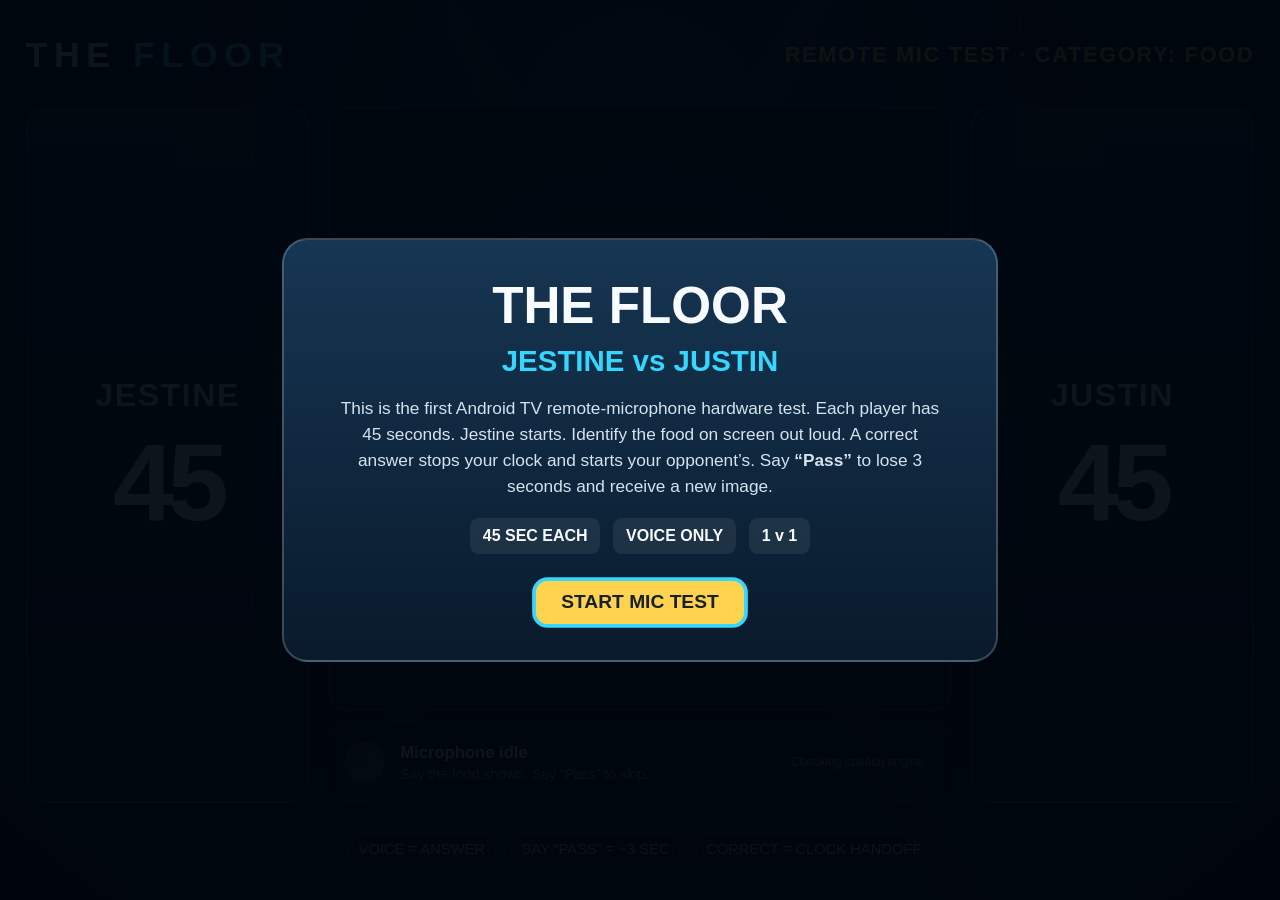
==== voice-test.html @ 06bb4f6b "Add Jestine vs Justin Android TV voice test page" ====
<!doctype html>
<html lang="en">
<head>
  <meta charset="utf-8">
  <meta name="viewport" content="width=device-width,initial-scale=1,maximum-scale=1,user-scalable=no">
  <title>The Floor TV — Remote Mic Test</title>
  <style>
    :root{--bg:#07111f;--panel:#0e223a;--cyan:#35d6ff;--gold:#ffd34d;--red:#ff4e68;--green:#50ee9c;--muted:#92a8bd;--white:#f7fbff}
    *{box-sizing:border-box}html,body{margin:0;min-height:100%;background:radial-gradient(circle at 50% 15%,#173a63 0,#07111f 48%,#02070e 100%);color:var(--white);font-family:Arial,Helvetica,sans-serif;overflow:hidden}
    body:before{content:"";position:fixed;inset:0;background:linear-gradient(120deg,transparent 0 44%,rgba(53,214,255,.06) 45% 46%,transparent 47% 100%),linear-gradient(60deg,transparent 0 52%,rgba(255,211,77,.05) 53% 54%,transparent 55% 100%);pointer-events:none}
    #app{width:100vw;height:100vh;display:flex;flex-direction:column;padding:2.2vh 2vw;gap:1.6vh}
    header{height:8vh;display:flex;align-items:center;justify-content:space-between;border-bottom:1px solid rgba(255,255,255,.14)}
    .brand{font-weight:900;letter-spacing:.18em;font-size:2.8vw}.brand span{color:var(--cyan)}
    .category{font-size:1.7vw;font-weight:800;color:var(--gold);text-transform:uppercase;letter-spacing:.08em}
    .arena{flex:1;min-height:0;display:grid;grid-template-columns:1fr 2.2fr 1fr;gap:1.4vw;align-items:stretch}
    .player{position:relative;background:linear-gradient(180deg,rgba(17,46,77,.95),rgba(6,18,32,.95));border:2px solid rgba(255,255,255,.16);border-radius:1.6vw;padding:2vh 1.2vw;display:flex;flex-direction:column;align-items:center;justify-content:center;overflow:hidden;transition:.18s ease}
    .player.active{border-color:var(--cyan);box-shadow:0 0 0 .25vw rgba(53,214,255,.18),inset 0 0 5vw rgba(53,214,255,.12);transform:scale(1.015)}
    .player.active:before{content:"YOUR TURN";position:absolute;top:1.4vh;padding:.5vh .9vw;border-radius:999px;background:var(--cyan);color:#02111c;font-size:1.05vw;font-weight:900;letter-spacing:.12em}
    .name{font-size:2.5vw;font-weight:900;text-transform:uppercase;letter-spacing:.05em;margin-bottom:2vh}.clock{font-variant-numeric:tabular-nums;font-size:8.6vw;line-height:.9;font-weight:900;letter-spacing:-.06em}.clock.danger{color:var(--red);animation:pulse .55s infinite alternate}
    .center{min-width:0;display:flex;flex-direction:column;gap:1.2vh}
    .stage{flex:1;min-height:0;background:#02070d;border:2px solid rgba(255,255,255,.2);border-radius:1.6vw;overflow:hidden;position:relative;display:flex;align-items:center;justify-content:center}
    .stage img{width:100%;height:100%;object-fit:contain;background:#fff}
    .stage .cover{position:absolute;inset:0;display:flex;align-items:center;justify-content:center;text-align:center;padding:3vw;background:radial-gradient(circle,#173d65,#061321 70%);font-size:3.5vw;font-weight:900;letter-spacing:.06em}
    .stage .flash{position:absolute;inset:0;display:flex;align-items:center;justify-content:center;font-size:5vw;font-weight:1000;letter-spacing:.08em;opacity:0;pointer-events:none}.flash.show{animation:flash .42s ease}.flash.correct{background:rgba(20,215,120,.88)}.flash.pass{background:rgba(255,173,35,.88)}
    .voicebar{height:9vh;background:rgba(5,20,35,.94);border:1px solid rgba(255,255,255,.16);border-radius:1vw;display:grid;grid-template-columns:auto 1fr auto;align-items:center;gap:1.2vw;padding:1vh 1.2vw}
    .mic{width:3.2vw;height:3.2vw;border-radius:50%;background:#3a4a59;box-shadow:0 0 0 .35vw rgba(255,255,255,.05)}.mic.live{background:var(--green);box-shadow:0 0 1.5vw rgba(80,238,156,.8);animation:pulse .55s infinite alternate}.mic.error{background:var(--red)}
    .listen{font-size:1.3vw;font-weight:800}.heard{font-size:1.1vw;color:var(--muted);margin-top:.3vh;white-space:nowrap;overflow:hidden;text-overflow:ellipsis}.native{font-size:.95vw;color:var(--muted);text-align:right}
    footer{height:7vh;display:flex;align-items:center;justify-content:center;gap:1.2vw;color:#c7d7e4;font-size:1.15vw}.pill{padding:.65vh .75vw;border:1px solid rgba(255,255,255,.18);border-radius:.6vw;background:rgba(255,255,255,.05)}
    button{font:inherit;border:0;border-radius:.9vw;padding:1.2vh 2vw;background:var(--gold);color:#17202b;font-weight:900;font-size:1.5vw;cursor:pointer;outline:none}button:focus{box-shadow:0 0 0 .3vw var(--cyan)}
    #overlay{position:fixed;inset:0;display:flex;align-items:center;justify-content:center;background:rgba(0,6,13,.94);z-index:20}.card{width:56vw;padding:4vh 4vw;text-align:center;background:linear-gradient(180deg,#163653,#091a2b);border:2px solid rgba(255,255,255,.2);border-radius:2vw}.card h1{font-size:4vw;margin:0 0 1vh}.card h2{font-size:2.3vw;color:var(--cyan);margin:.5vh 0 2vh}.card p{font-size:1.35vw;line-height:1.5;color:#d6e3ee}.card .rules{display:flex;justify-content:center;gap:1vw;margin:2vh 0 3vh}.card .rules span{background:rgba(255,255,255,.07);padding:1vh 1vw;border-radius:.7vw;font-weight:800}.winner{font-size:4vw;color:var(--gold);font-weight:1000;margin:1vh 0}
    @keyframes pulse{from{transform:scale(.96)}to{transform:scale(1.04)}}@keyframes flash{0%{opacity:0}20%{opacity:1}75%{opacity:1}100%{opacity:0}}
  </style>
</head>
<body>
<div id="app">
  <header><div class="brand">THE <span>FLOOR</span></div><div class="category">Remote Mic Test · Category: Food</div></header>
  <div class="arena">
    <section id="p0" class="player"><div class="name">Jestine</div><div id="c0" class="clock">45</div></section>
    <main class="center">
      <div class="stage"><div id="cover" class="cover">PRESS OK TO START<br>JESTINE GOES FIRST</div><img id="clue" alt="Food clue" hidden><div id="correctFlash" class="flash correct">CORRECT</div><div id="passFlash" class="flash pass">PASS −3</div></div>
      <div class="voicebar"><div id="mic" class="mic"></div><div><div id="voice" class="listen">Microphone idle</div><div id="heard" class="heard">Say the food shown. Say “Pass” to skip.</div></div><div id="native" class="native">Checking speech engine…</div></div>
    </main>
    <section id="p1" class="player"><div class="name">Justin</div><div id="c1" class="clock">45</div></section>
  </div>
  <footer><span class="pill">VOICE = ANSWER</span><span class="pill">SAY “PASS” = −3 SEC</span><span class="pill">CORRECT = CLOCK HANDOFF</span></footer>
</div>
<div id="overlay"><div class="card"><h1>THE FLOOR</h1><h2>JESTINE vs JUSTIN</h2><p>This is the first Android TV remote-microphone hardware test. Each player has 45 seconds. Jestine starts. Identify the food on screen out loud. A correct answer stops your clock and starts your opponent’s. Say <b>“Pass”</b> to lose 3 seconds and receive a new image.</p><div class="rules"><span>45 SEC EACH</span><span>VOICE ONLY</span><span>1 v 1</span></div><button id="start" autofocus>START MIC TEST</button></div></div>
<script>
(()=>{
'use strict';
const Q=[['assets/food/pizza.jpg',['pizza']],['assets/food/chicken-wings.jpg',['chicken wings','wings']],['assets/food/grapes.jpg',['grapes','grape']],['assets/food/cheese.jpg',['cheese']],['assets/food/sushi.jpg',['sushi']],['assets/food/steak.jpg',['steak']],['assets/food/burger.jpg',['burger','hamburger','cheeseburger']],['assets/food/croissant.jpg',['croissant']],['assets/food/mushroom.jpg',['mushroom','mushrooms']],['assets/food/sandwich.jpg',['sandwich']],['assets/food/eggs.jpg',['eggs','egg']],['assets/food/french-fries.jpg',['french fries','fries','chips']],['assets/food/avocado.jpg',['avocado']],['assets/food/banana.jpg',['banana']],['assets/food/pineapple.jpg',['pineapple']],['assets/food/coconut.jpg',['coconut']],['assets/food/tomato.jpg',['tomato']],['assets/food/onion.jpg',['onion']],['assets/food/potato.jpg',['potato']],['assets/food/baguette.jpg',['baguette','french bread']]];
const $=s=>document.querySelector(s);let clocks=[45,45],active=0,index=0,running=false,last=0,raf=0,locked=false,recognizer=null,audio=null;
const norm=s=>String(s||'').toLowerCase().replace(/[^a-z0-9 ]/g,' ').replace(/\s+/g,' ').trim();
const nativeBridge=()=>window.AndroidVoice&&typeof window.AndroidVoice.startListening==='function';
function tone(freq,dur=.08,type='sine',gain=.12){try{audio=audio||new (window.AudioContext||window.webkitAudioContext)();const o=audio.createOscillator(),g=audio.createGain();o.type=type;o.frequency.value=freq;g.gain.value=gain;o.connect(g);g.connect(audio.destination);o.start();g.gain.exponentialRampToValueAtTime(.001,audio.currentTime+dur);o.stop(audio.currentTime+dur)}catch(e){}}
function sfx(kind){if(kind==='correct'){tone(780,.08,'square');setTimeout(()=>tone(1040,.11,'square'),85)}else if(kind==='pass'){tone(220,.16,'sawtooth')}else if(kind==='start'){tone(440,.07,'square');setTimeout(()=>tone(660,.07,'square'),90);setTimeout(()=>tone(900,.12,'square'),180)}else if(kind==='win'){[523,659,784,1047].forEach((f,i)=>setTimeout(()=>tone(f,.18,'square',.09),i*120))}}
function render(){for(let i=0;i<2;i++){$('#c'+i).textContent=String(Math.max(0,Math.ceil(clocks[i])));$('#p'+i).classList.toggle('active',running&&i===active);$('#c'+i).classList.toggle('danger',clocks[i]<=10)}if(running){$('#cover').hidden=true;$('#clue').hidden=false;$('#clue').src=Q[index%Q.length][0]}}
function setVoice(msg,state=''){ $('#voice').textContent=msg;$('#mic').className='mic '+state }
function showFlash(which){const e=$(which);e.classList.remove('show');void e.offsetWidth;e.classList.add('show')}
function requestVoice(){if(!running||locked)return;if(nativeBridge()){setVoice('Listening to TV remote…','live');$('#native').textContent='Native Android speech';try{window.AndroidVoice.startListening()}catch(e){setVoice('Native speech start failed','error')}}else{startBrowserVoice()}}
function stopVoice(){if(nativeBridge()){try{window.AndroidVoice.stopListening()}catch(e){}}else if(recognizer){try{recognizer.abort()}catch(e){}}$('#mic').className='mic'}
function startBrowserVoice(){const SR=window.SpeechRecognition||window.webkitSpeechRecognition;if(!SR){setVoice('Speech recognition unavailable in this browser','error');$('#native').textContent='No native bridge';return}if(!recognizer){recognizer=new SR();recognizer.lang='en-AU';recognizer.interimResults=true;recognizer.continuous=false;recognizer.maxAlternatives=5;recognizer.onresult=e=>{let a=[];for(let i=e.resultIndex;i<e.results.length;i++)for(let j=0;j<e.results[i].length;j++)a.push(e.results[i][j].transcript);receiveSpeech(a,!e.results[e.results.length-1].isFinal)};recognizer.onend=()=>{if(running&&!locked)setTimeout(requestVoice,120)};recognizer.onerror=e=>{setVoice('Browser speech: '+e.error,'error');if(running&&!locked)setTimeout(requestVoice,350)}}try{recognizer.start();setVoice('Listening…','live');$('#native').textContent='Browser speech fallback'}catch(e){setTimeout(requestVoice,200)}}
function matches(alts,answers){const A=answers.map(norm);return alts.map(norm).some(t=>A.some(a=>t===a||(t.length>=3&&(t.includes(a)||a.includes(t)))))}
function receiveSpeech(alts,isPartial=false){if(!running||locked||!alts||!alts.length)return;const clean=alts.map(norm).filter(Boolean);if(!clean.length)return;$('#heard').textContent='HEARD: '+alts[0];if(clean.some(t=>t==='pass'||t.endsWith(' pass'))){doPass();return}if(matches(clean,Q[index%Q.length][1])){correct();return}if(!isPartial){setVoice('Not matched — keep talking','live');setTimeout(requestVoice,80)}}
window.floorNativeSpeech={onReady(){ $('#native').textContent='Native Android speech ready' },onPermission(granted){$('#native').textContent=granted?'Mic permission granted':'Mic permission required';if(granted&&running&&!locked)setTimeout(requestVoice,100);else if(!granted)setVoice('Allow microphone permission to play','error')},onPartial(results){receiveSpeech(results,true)},onResults(results){receiveSpeech(results,false)},onError(code,message){if(!running)return;$('#heard').textContent='Speech engine: '+message;if(code===9||code===2){setVoice(message,'error')}else{setVoice('Listening…','live');if(!locked)setTimeout(requestVoice,220)}}};
function correct(){if(locked||!running)return;locked=true;stopVoice();sfx('correct');showFlash('#correctFlash');setVoice('Correct! Clock handed over');setTimeout(()=>{index=(index+1)%Q.length;active=1-active;locked=false;render();requestVoice()},430)}
function doPass(){if(locked||!running)return;locked=true;stopVoice();clocks[active]=Math.max(0,clocks[active]-3);sfx('pass');showFlash('#passFlash');if(clocks[active]<=0){finish(1-active);return}index=(index+1)%Q.length;render();setVoice('Pass: 3 seconds deducted');setTimeout(()=>{locked=false;requestVoice()},380)}
function tick(t){if(!running)return;if(!last)last=t;const dt=Math.min(.1,(t-last)/1000);last=t;clocks[active]-=dt;if(clocks[active]<=0){clocks[active]=0;render();finish(1-active);return}render();raf=requestAnimationFrame(tick)}
function start(){audio=audio||new (window.AudioContext||window.webkitAudioContext)();$('#overlay').hidden=true;running=true;active=0;clocks=[45,45];index=0;last=0;locked=false;sfx('start');render();$('#heard').textContent='Say the food shown. Say “Pass” to skip.';if(nativeBridge()){ $('#native').textContent='Native bridge detected';try{window.AndroidVoice.prepare()}catch(e){} }else requestVoice();raf=requestAnimationFrame(tick)}
function finish(w){running=false;locked=true;cancelAnimationFrame(raf);stopVoice();sfx('win');render();const names=['JESTINE','JUSTIN'];$('#overlay').hidden=false;$('#overlay').innerHTML='<div class="card"><h2>DUEL COMPLETE</h2><div class="winner">'+names[w]+' WINS</div><p>'+names[1-w]+' ran out of time. Native microphone test complete.</p><button id="again" autofocus>PLAY AGAIN</button></div>';$('#again').addEventListener('click',()=>location.reload());$('#again').focus()}
$('#start').addEventListener('click',start);$('#start').focus();window.addEventListener('keydown',e=>{if((e.key==='Enter'||e.keyCode===23||e.keyCode===66)&&!running&&$('#start')){$('#start').click()}});render();
})();
</script>
</body>
</html>
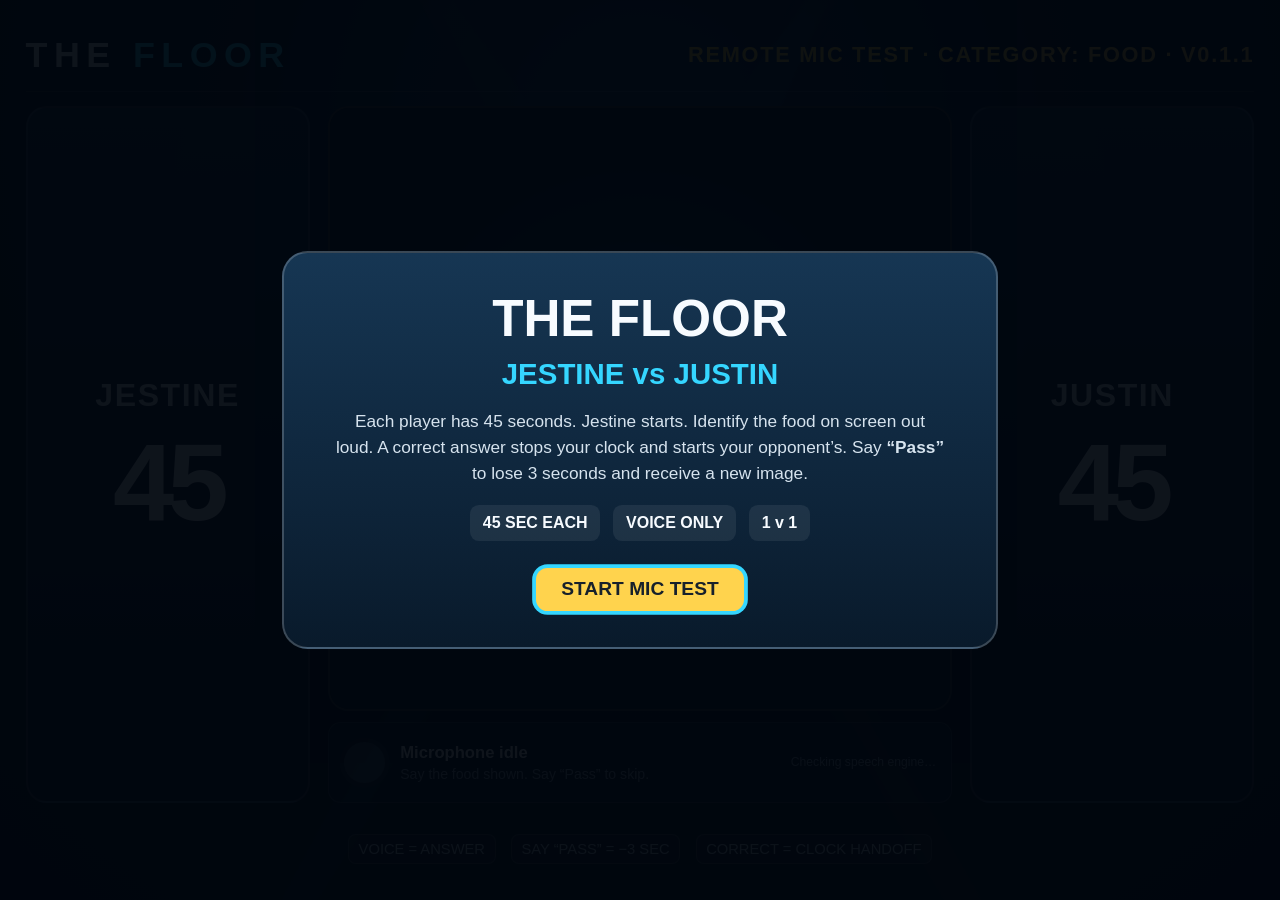
==== commit 5736a320: "Fix duel overlay and stabilize TV mic test" ====
--- a/voice-test.html
+++ b/voice-test.html
@@ -6,7 +6,7 @@
   <title>The Floor TV — Remote Mic Test</title>
   <style>
     :root{--bg:#07111f;--panel:#0e223a;--cyan:#35d6ff;--gold:#ffd34d;--red:#ff4e68;--green:#50ee9c;--muted:#92a8bd;--white:#f7fbff}
-    *{box-sizing:border-box}html,body{margin:0;min-height:100%;background:radial-gradient(circle at 50% 15%,#173a63 0,#07111f 48%,#02070e 100%);color:var(--white);font-family:Arial,Helvetica,sans-serif;overflow:hidden}
+    *{box-sizing:border-box}html,body{margin:0;width:100%;height:100%;background:radial-gradient(circle at 50% 15%,#173a63 0,#07111f 48%,#02070e 100%);color:var(--white);font-family:Arial,Helvetica,sans-serif;overflow:hidden}
     body:before{content:"";position:fixed;inset:0;background:linear-gradient(120deg,transparent 0 44%,rgba(53,214,255,.06) 45% 46%,transparent 47% 100%),linear-gradient(60deg,transparent 0 52%,rgba(255,211,77,.05) 53% 54%,transparent 55% 100%);pointer-events:none}
     #app{width:100vw;height:100vh;display:flex;flex-direction:column;padding:2.2vh 2vw;gap:1.6vh}
     header{height:8vh;display:flex;align-items:center;justify-content:space-between;border-bottom:1px solid rgba(255,255,255,.14)}
@@ -17,23 +17,21 @@
     .player.active{border-color:var(--cyan);box-shadow:0 0 0 .25vw rgba(53,214,255,.18),inset 0 0 5vw rgba(53,214,255,.12);transform:scale(1.015)}
     .player.active:before{content:"YOUR TURN";position:absolute;top:1.4vh;padding:.5vh .9vw;border-radius:999px;background:var(--cyan);color:#02111c;font-size:1.05vw;font-weight:900;letter-spacing:.12em}
     .name{font-size:2.5vw;font-weight:900;text-transform:uppercase;letter-spacing:.05em;margin-bottom:2vh}.clock{font-variant-numeric:tabular-nums;font-size:8.6vw;line-height:.9;font-weight:900;letter-spacing:-.06em}.clock.danger{color:var(--red);animation:pulse .55s infinite alternate}
-    .center{min-width:0;display:flex;flex-direction:column;gap:1.2vh}
-    .stage{flex:1;min-height:0;background:#02070d;border:2px solid rgba(255,255,255,.2);border-radius:1.6vw;overflow:hidden;position:relative;display:flex;align-items:center;justify-content:center}
-    .stage img{width:100%;height:100%;object-fit:contain;background:#fff}
-    .stage .cover{position:absolute;inset:0;display:flex;align-items:center;justify-content:center;text-align:center;padding:3vw;background:radial-gradient(circle,#173d65,#061321 70%);font-size:3.5vw;font-weight:900;letter-spacing:.06em}
+    .center{min-width:0;display:flex;flex-direction:column;gap:1.2vh}.stage{flex:1;min-height:0;background:#02070d;border:2px solid rgba(255,255,255,.2);border-radius:1.6vw;overflow:hidden;position:relative;display:flex;align-items:center;justify-content:center}
+    .stage img{width:100%;height:100%;object-fit:contain;background:#fff}.stage .cover{position:absolute;inset:0;display:flex;align-items:center;justify-content:center;text-align:center;padding:3vw;background:radial-gradient(circle,#173d65,#061321 70%);font-size:3.5vw;font-weight:900;letter-spacing:.06em}
     .stage .flash{position:absolute;inset:0;display:flex;align-items:center;justify-content:center;font-size:5vw;font-weight:1000;letter-spacing:.08em;opacity:0;pointer-events:none}.flash.show{animation:flash .42s ease}.flash.correct{background:rgba(20,215,120,.88)}.flash.pass{background:rgba(255,173,35,.88)}
-    .voicebar{height:9vh;background:rgba(5,20,35,.94);border:1px solid rgba(255,255,255,.16);border-radius:1vw;display:grid;grid-template-columns:auto 1fr auto;align-items:center;gap:1.2vw;padding:1vh 1.2vw}
-    .mic{width:3.2vw;height:3.2vw;border-radius:50%;background:#3a4a59;box-shadow:0 0 0 .35vw rgba(255,255,255,.05)}.mic.live{background:var(--green);box-shadow:0 0 1.5vw rgba(80,238,156,.8);animation:pulse .55s infinite alternate}.mic.error{background:var(--red)}
+    .voicebar{height:9vh;background:rgba(5,20,35,.94);border:1px solid rgba(255,255,255,.16);border-radius:1vw;display:grid;grid-template-columns:auto 1fr auto;align-items:center;gap:1.2vw;padding:1vh 1.2vw}.mic{width:3.2vw;height:3.2vw;border-radius:50%;background:#3a4a59;box-shadow:0 0 0 .35vw rgba(255,255,255,.05)}.mic.live{background:var(--green);box-shadow:0 0 1.5vw rgba(80,238,156,.8);animation:pulse .55s infinite alternate}.mic.error{background:var(--red)}
     .listen{font-size:1.3vw;font-weight:800}.heard{font-size:1.1vw;color:var(--muted);margin-top:.3vh;white-space:nowrap;overflow:hidden;text-overflow:ellipsis}.native{font-size:.95vw;color:var(--muted);text-align:right}
     footer{height:7vh;display:flex;align-items:center;justify-content:center;gap:1.2vw;color:#c7d7e4;font-size:1.15vw}.pill{padding:.65vh .75vw;border:1px solid rgba(255,255,255,.18);border-radius:.6vw;background:rgba(255,255,255,.05)}
     button{font:inherit;border:0;border-radius:.9vw;padding:1.2vh 2vw;background:var(--gold);color:#17202b;font-weight:900;font-size:1.5vw;cursor:pointer;outline:none}button:focus{box-shadow:0 0 0 .3vw var(--cyan)}
-    #overlay{position:fixed;inset:0;display:flex;align-items:center;justify-content:center;background:rgba(0,6,13,.94);z-index:20}.card{width:56vw;padding:4vh 4vw;text-align:center;background:linear-gradient(180deg,#163653,#091a2b);border:2px solid rgba(255,255,255,.2);border-radius:2vw}.card h1{font-size:4vw;margin:0 0 1vh}.card h2{font-size:2.3vw;color:var(--cyan);margin:.5vh 0 2vh}.card p{font-size:1.35vw;line-height:1.5;color:#d6e3ee}.card .rules{display:flex;justify-content:center;gap:1vw;margin:2vh 0 3vh}.card .rules span{background:rgba(255,255,255,.07);padding:1vh 1vw;border-radius:.7vw;font-weight:800}.winner{font-size:4vw;color:var(--gold);font-weight:1000;margin:1vh 0}
+    #overlay{position:fixed;inset:0;display:flex;align-items:center;justify-content:center;background:rgba(0,6,13,.94);z-index:20}#overlay[hidden]{display:none!important}
+    .card{width:56vw;padding:4vh 4vw;text-align:center;background:linear-gradient(180deg,#163653,#091a2b);border:2px solid rgba(255,255,255,.2);border-radius:2vw}.card h1{font-size:4vw;margin:0 0 1vh}.card h2{font-size:2.3vw;color:var(--cyan);margin:.5vh 0 2vh}.card p{font-size:1.35vw;line-height:1.5;color:#d6e3ee}.card .rules{display:flex;justify-content:center;gap:1vw;margin:2vh 0 3vh}.card .rules span{background:rgba(255,255,255,.07);padding:1vh 1vw;border-radius:.7vw;font-weight:800}.winner{font-size:4vw;color:var(--gold);font-weight:1000;margin:1vh 0}
     @keyframes pulse{from{transform:scale(.96)}to{transform:scale(1.04)}}@keyframes flash{0%{opacity:0}20%{opacity:1}75%{opacity:1}100%{opacity:0}}
   </style>
 </head>
 <body>
 <div id="app">
-  <header><div class="brand">THE <span>FLOOR</span></div><div class="category">Remote Mic Test · Category: Food</div></header>
+  <header><div class="brand">THE <span>FLOOR</span></div><div class="category">Remote Mic Test · Category: Food · v0.1.1</div></header>
   <div class="arena">
     <section id="p0" class="player"><div class="name">Jestine</div><div id="c0" class="clock">45</div></section>
     <main class="center">
@@ -44,12 +42,12 @@
   </div>
   <footer><span class="pill">VOICE = ANSWER</span><span class="pill">SAY “PASS” = −3 SEC</span><span class="pill">CORRECT = CLOCK HANDOFF</span></footer>
 </div>
-<div id="overlay"><div class="card"><h1>THE FLOOR</h1><h2>JESTINE vs JUSTIN</h2><p>This is the first Android TV remote-microphone hardware test. Each player has 45 seconds. Jestine starts. Identify the food on screen out loud. A correct answer stops your clock and starts your opponent’s. Say <b>“Pass”</b> to lose 3 seconds and receive a new image.</p><div class="rules"><span>45 SEC EACH</span><span>VOICE ONLY</span><span>1 v 1</span></div><button id="start" autofocus>START MIC TEST</button></div></div>
+<div id="overlay"><div class="card"><h1>THE FLOOR</h1><h2>JESTINE vs JUSTIN</h2><p>Each player has 45 seconds. Jestine starts. Identify the food on screen out loud. A correct answer stops your clock and starts your opponent’s. Say <b>“Pass”</b> to lose 3 seconds and receive a new image.</p><div class="rules"><span>45 SEC EACH</span><span>VOICE ONLY</span><span>1 v 1</span></div><button id="start" autofocus>START MIC TEST</button></div></div>
 <script>
 (()=>{
 'use strict';
 const Q=[['assets/food/pizza.jpg',['pizza']],['assets/food/chicken-wings.jpg',['chicken wings','wings']],['assets/food/grapes.jpg',['grapes','grape']],['assets/food/cheese.jpg',['cheese']],['assets/food/sushi.jpg',['sushi']],['assets/food/steak.jpg',['steak']],['assets/food/burger.jpg',['burger','hamburger','cheeseburger']],['assets/food/croissant.jpg',['croissant']],['assets/food/mushroom.jpg',['mushroom','mushrooms']],['assets/food/sandwich.jpg',['sandwich']],['assets/food/eggs.jpg',['eggs','egg']],['assets/food/french-fries.jpg',['french fries','fries','chips']],['assets/food/avocado.jpg',['avocado']],['assets/food/banana.jpg',['banana']],['assets/food/pineapple.jpg',['pineapple']],['assets/food/coconut.jpg',['coconut']],['assets/food/tomato.jpg',['tomato']],['assets/food/onion.jpg',['onion']],['assets/food/potato.jpg',['potato']],['assets/food/baguette.jpg',['baguette','french bread']]];
-const $=s=>document.querySelector(s);let clocks=[45,45],active=0,index=0,running=false,last=0,raf=0,locked=false,recognizer=null,audio=null;
+const $=s=>document.querySelector(s);let clocks=[45,45],active=0,index=0,running=false,last=0,raf=0,locked=false,recognizer=null,audio=null,restartTimer=0;
 const norm=s=>String(s||'').toLowerCase().replace(/[^a-z0-9 ]/g,' ').replace(/\s+/g,' ').trim();
 const nativeBridge=()=>window.AndroidVoice&&typeof window.AndroidVoice.startListening==='function';
 function tone(freq,dur=.08,type='sine',gain=.12){try{audio=audio||new (window.AudioContext||window.webkitAudioContext)();const o=audio.createOscillator(),g=audio.createGain();o.type=type;o.frequency.value=freq;g.gain.value=gain;o.connect(g);g.connect(audio.destination);o.start();g.gain.exponentialRampToValueAtTime(.001,audio.currentTime+dur);o.stop(audio.currentTime+dur)}catch(e){}}
@@ -57,19 +55,26 @@
 function render(){for(let i=0;i<2;i++){$('#c'+i).textContent=String(Math.max(0,Math.ceil(clocks[i])));$('#p'+i).classList.toggle('active',running&&i===active);$('#c'+i).classList.toggle('danger',clocks[i]<=10)}if(running){$('#cover').hidden=true;$('#clue').hidden=false;$('#clue').src=Q[index%Q.length][0]}}
 function setVoice(msg,state=''){ $('#voice').textContent=msg;$('#mic').className='mic '+state }
 function showFlash(which){const e=$(which);e.classList.remove('show');void e.offsetWidth;e.classList.add('show')}
-function requestVoice(){if(!running||locked)return;if(nativeBridge()){setVoice('Listening to TV remote…','live');$('#native').textContent='Native Android speech';try{window.AndroidVoice.startListening()}catch(e){setVoice('Native speech start failed','error')}}else{startBrowserVoice()}}
-function stopVoice(){if(nativeBridge()){try{window.AndroidVoice.stopListening()}catch(e){}}else if(recognizer){try{recognizer.abort()}catch(e){}}$('#mic').className='mic'}
-function startBrowserVoice(){const SR=window.SpeechRecognition||window.webkitSpeechRecognition;if(!SR){setVoice('Speech recognition unavailable in this browser','error');$('#native').textContent='No native bridge';return}if(!recognizer){recognizer=new SR();recognizer.lang='en-AU';recognizer.interimResults=true;recognizer.continuous=false;recognizer.maxAlternatives=5;recognizer.onresult=e=>{let a=[];for(let i=e.resultIndex;i<e.results.length;i++)for(let j=0;j<e.results[i].length;j++)a.push(e.results[i][j].transcript);receiveSpeech(a,!e.results[e.results.length-1].isFinal)};recognizer.onend=()=>{if(running&&!locked)setTimeout(requestVoice,120)};recognizer.onerror=e=>{setVoice('Browser speech: '+e.error,'error');if(running&&!locked)setTimeout(requestVoice,350)}}try{recognizer.start();setVoice('Listening…','live');$('#native').textContent='Browser speech fallback'}catch(e){setTimeout(requestVoice,200)}}
+function scheduleVoice(ms=300){clearTimeout(restartTimer);if(running&&!locked)restartTimer=setTimeout(requestVoice,ms)}
+function requestVoice(){if(!running||locked)return;if(nativeBridge()){setVoice('Listening to TV remote…','live');$('#native').textContent='Native Android speech';try{window.AndroidVoice.startListening()}catch(e){setVoice('Native speech start failed','error');scheduleVoice(500)}}else startBrowserVoice()}
+function stopVoice(){clearTimeout(restartTimer);if(nativeBridge()){try{window.AndroidVoice.stopListening()}catch(e){}}else if(recognizer){try{recognizer.abort()}catch(e){}}$('#mic').className='mic'}
+function startBrowserVoice(){const SR=window.SpeechRecognition||window.webkitSpeechRecognition;if(!SR){setVoice('Speech recognition unavailable in this browser','error');$('#native').textContent='No native bridge';return}if(!recognizer){recognizer=new SR();recognizer.lang='en-AU';recognizer.interimResults=true;recognizer.continuous=false;recognizer.maxAlternatives=5;recognizer.onresult=e=>{let a=[];for(let i=e.resultIndex;i<e.results.length;i++)for(let j=0;j<e.results[i].length;j++)a.push(e.results[i][j].transcript);receiveSpeech(a,!e.results[e.results.length-1].isFinal)};recognizer.onend=()=>scheduleVoice(300);recognizer.onerror=e=>{setVoice('Browser speech: '+e.error,'error');scheduleVoice(500)}}try{recognizer.start();setVoice('Listening…','live');$('#native').textContent='Browser speech fallback'}catch(e){scheduleVoice(450)}}
 function matches(alts,answers){const A=answers.map(norm);return alts.map(norm).some(t=>A.some(a=>t===a||(t.length>=3&&(t.includes(a)||a.includes(t)))))}
-function receiveSpeech(alts,isPartial=false){if(!running||locked||!alts||!alts.length)return;const clean=alts.map(norm).filter(Boolean);if(!clean.length)return;$('#heard').textContent='HEARD: '+alts[0];if(clean.some(t=>t==='pass'||t.endsWith(' pass'))){doPass();return}if(matches(clean,Q[index%Q.length][1])){correct();return}if(!isPartial){setVoice('Not matched — keep talking','live');setTimeout(requestVoice,80)}}
-window.floorNativeSpeech={onReady(){ $('#native').textContent='Native Android speech ready' },onPermission(granted){$('#native').textContent=granted?'Mic permission granted':'Mic permission required';if(granted&&running&&!locked)setTimeout(requestVoice,100);else if(!granted)setVoice('Allow microphone permission to play','error')},onPartial(results){receiveSpeech(results,true)},onResults(results){receiveSpeech(results,false)},onError(code,message){if(!running)return;$('#heard').textContent='Speech engine: '+message;if(code===9||code===2){setVoice(message,'error')}else{setVoice('Listening…','live');if(!locked)setTimeout(requestVoice,220)}}};
-function correct(){if(locked||!running)return;locked=true;stopVoice();sfx('correct');showFlash('#correctFlash');setVoice('Correct! Clock handed over');setTimeout(()=>{index=(index+1)%Q.length;active=1-active;locked=false;render();requestVoice()},430)}
-function doPass(){if(locked||!running)return;locked=true;stopVoice();clocks[active]=Math.max(0,clocks[active]-3);sfx('pass');showFlash('#passFlash');if(clocks[active]<=0){finish(1-active);return}index=(index+1)%Q.length;render();setVoice('Pass: 3 seconds deducted');setTimeout(()=>{locked=false;requestVoice()},380)}
+function receiveSpeech(alts,isPartial=false){if(!running||locked||!alts||!alts.length)return;const clean=alts.map(norm).filter(Boolean);if(!clean.length)return;$('#heard').textContent='HEARD: '+alts[0];if(clean.some(t=>t==='pass'||t.endsWith(' pass'))){doPass();return}if(matches(clean,Q[index%Q.length][1])){correct();return}if(!isPartial){setVoice('Not matched — keep talking','live');scheduleVoice(300)}}
+window.floorNativeSpeech={
+  onReady(){ $('#native').textContent='Native Android speech ready' },
+  onPermission(granted){$('#native').textContent=granted?'Mic permission granted':'Mic permission required';if(granted) scheduleVoice(250);else setVoice('Allow microphone permission to play','error')},
+  onPartial(results){receiveSpeech(results,true)},
+  onResults(results){receiveSpeech(results,false)},
+  onError(code,message){if(!running)return;$('#heard').textContent='Speech engine: '+message;if(code===9||code===99){setVoice(message,'error');return}if(code===8){setVoice('Mic busy — reconnecting…','live');scheduleVoice(650);return}if(code===6||code===7){setVoice('Listening…','live');scheduleVoice(300);return}setVoice('Reconnecting microphone…','live');scheduleVoice(450)}
+};
+function correct(){if(locked||!running)return;locked=true;stopVoice();sfx('correct');showFlash('#correctFlash');setVoice('Correct! Clock handed over');setTimeout(()=>{index=(index+1)%Q.length;active=1-active;locked=false;render();scheduleVoice(250)},430)}
+function doPass(){if(locked||!running)return;locked=true;stopVoice();clocks[active]=Math.max(0,clocks[active]-3);sfx('pass');showFlash('#passFlash');if(clocks[active]<=0){finish(1-active);return}index=(index+1)%Q.length;render();setVoice('Pass: 3 seconds deducted');setTimeout(()=>{locked=false;scheduleVoice(250)},380)}
 function tick(t){if(!running)return;if(!last)last=t;const dt=Math.min(.1,(t-last)/1000);last=t;clocks[active]-=dt;if(clocks[active]<=0){clocks[active]=0;render();finish(1-active);return}render();raf=requestAnimationFrame(tick)}
-function start(){audio=audio||new (window.AudioContext||window.webkitAudioContext)();$('#overlay').hidden=true;running=true;active=0;clocks=[45,45];index=0;last=0;locked=false;sfx('start');render();$('#heard').textContent='Say the food shown. Say “Pass” to skip.';if(nativeBridge()){ $('#native').textContent='Native bridge detected';try{window.AndroidVoice.prepare()}catch(e){} }else requestVoice();raf=requestAnimationFrame(tick)}
-function finish(w){running=false;locked=true;cancelAnimationFrame(raf);stopVoice();sfx('win');render();const names=['JESTINE','JUSTIN'];$('#overlay').hidden=false;$('#overlay').innerHTML='<div class="card"><h2>DUEL COMPLETE</h2><div class="winner">'+names[w]+' WINS</div><p>'+names[1-w]+' ran out of time. Native microphone test complete.</p><button id="again" autofocus>PLAY AGAIN</button></div>';$('#again').addEventListener('click',()=>location.reload());$('#again').focus()}
+function start(){try{audio=audio||new (window.AudioContext||window.webkitAudioContext)()}catch(e){}const overlay=$('#overlay');overlay.hidden=true;overlay.style.display='none';running=true;active=0;clocks=[45,45];index=0;last=0;locked=false;sfx('start');render();$('#heard').textContent='Say the food shown. Say “Pass” to skip.';if(nativeBridge()){ $('#native').textContent='Native bridge detected';try{window.AndroidVoice.prepare()}catch(e){scheduleVoice(400)} }else requestVoice();raf=requestAnimationFrame(tick)}
+function finish(w){running=false;locked=true;cancelAnimationFrame(raf);stopVoice();sfx('win');render();const names=['JESTINE','JUSTIN'],overlay=$('#overlay');overlay.hidden=false;overlay.style.display='flex';overlay.innerHTML='<div class="card"><h2>DUEL COMPLETE</h2><div class="winner">'+names[w]+' WINS</div><p>'+names[1-w]+' ran out of time. Native microphone test complete.</p><button id="again" autofocus>PLAY AGAIN</button></div>';$('#again').addEventListener('click',()=>location.reload());$('#again').focus()}
 $('#start').addEventListener('click',start);$('#start').focus();window.addEventListener('keydown',e=>{if((e.key==='Enter'||e.keyCode===23||e.keyCode===66)&&!running&&$('#start')){$('#start').click()}});render();
 })();
 </script>
 </body>
-</html>
+</html>
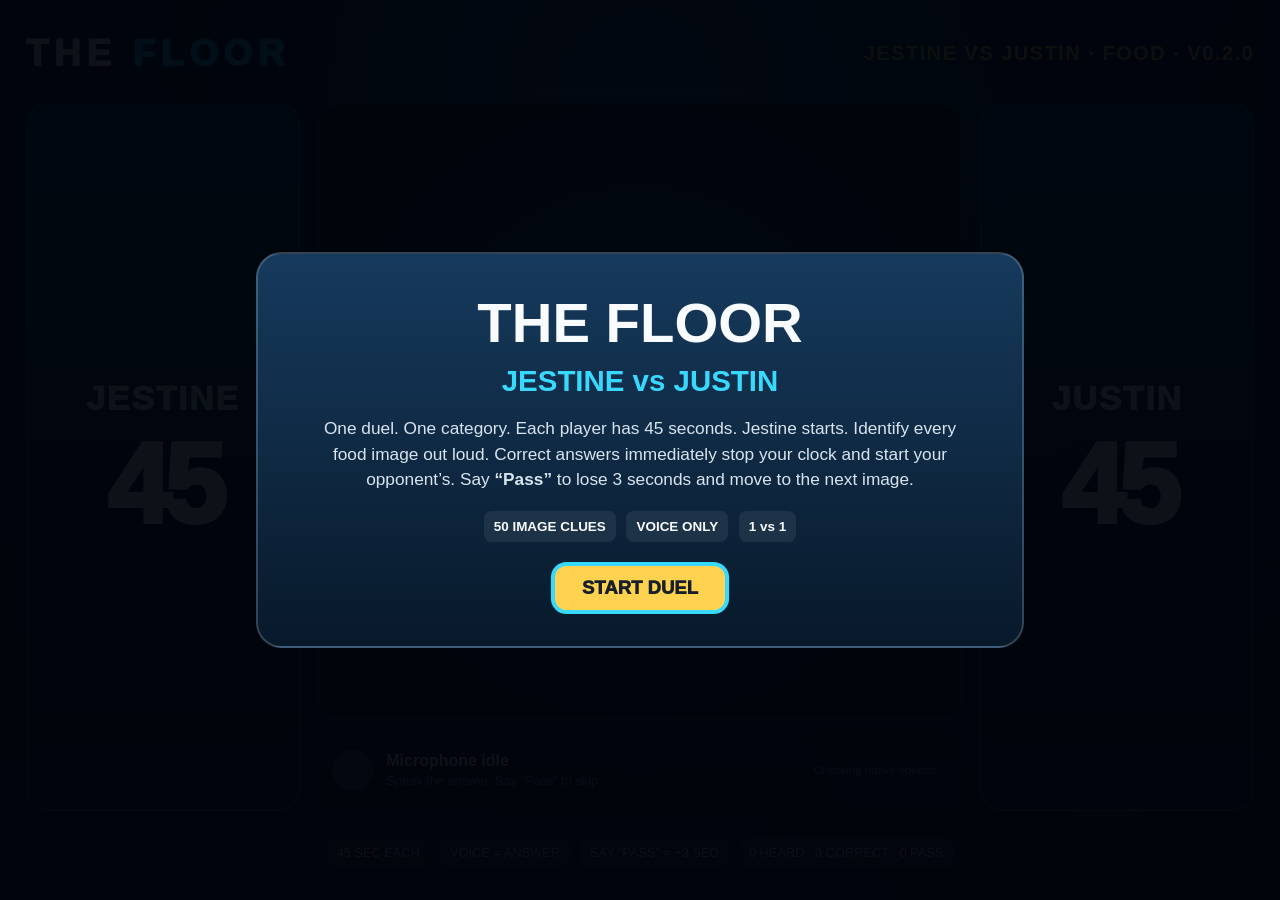
==== commit f0f1ddb8: "Expand Jestine vs Justin single duel test" ====
--- a/voice-test.html
+++ b/voice-test.html
@@ -1,79 +1,84 @@
 <!doctype html>
 <html lang="en">
 <head>
-  <meta charset="utf-8">
-  <meta name="viewport" content="width=device-width,initial-scale=1,maximum-scale=1,user-scalable=no">
-  <title>The Floor TV — Remote Mic Test</title>
-  <style>
-    :root{--bg:#07111f;--panel:#0e223a;--cyan:#35d6ff;--gold:#ffd34d;--red:#ff4e68;--green:#50ee9c;--muted:#92a8bd;--white:#f7fbff}
-    *{box-sizing:border-box}html,body{margin:0;width:100%;height:100%;background:radial-gradient(circle at 50% 15%,#173a63 0,#07111f 48%,#02070e 100%);color:var(--white);font-family:Arial,Helvetica,sans-serif;overflow:hidden}
-    body:before{content:"";position:fixed;inset:0;background:linear-gradient(120deg,transparent 0 44%,rgba(53,214,255,.06) 45% 46%,transparent 47% 100%),linear-gradient(60deg,transparent 0 52%,rgba(255,211,77,.05) 53% 54%,transparent 55% 100%);pointer-events:none}
-    #app{width:100vw;height:100vh;display:flex;flex-direction:column;padding:2.2vh 2vw;gap:1.6vh}
-    header{height:8vh;display:flex;align-items:center;justify-content:space-between;border-bottom:1px solid rgba(255,255,255,.14)}
-    .brand{font-weight:900;letter-spacing:.18em;font-size:2.8vw}.brand span{color:var(--cyan)}
-    .category{font-size:1.7vw;font-weight:800;color:var(--gold);text-transform:uppercase;letter-spacing:.08em}
-    .arena{flex:1;min-height:0;display:grid;grid-template-columns:1fr 2.2fr 1fr;gap:1.4vw;align-items:stretch}
-    .player{position:relative;background:linear-gradient(180deg,rgba(17,46,77,.95),rgba(6,18,32,.95));border:2px solid rgba(255,255,255,.16);border-radius:1.6vw;padding:2vh 1.2vw;display:flex;flex-direction:column;align-items:center;justify-content:center;overflow:hidden;transition:.18s ease}
-    .player.active{border-color:var(--cyan);box-shadow:0 0 0 .25vw rgba(53,214,255,.18),inset 0 0 5vw rgba(53,214,255,.12);transform:scale(1.015)}
-    .player.active:before{content:"YOUR TURN";position:absolute;top:1.4vh;padding:.5vh .9vw;border-radius:999px;background:var(--cyan);color:#02111c;font-size:1.05vw;font-weight:900;letter-spacing:.12em}
-    .name{font-size:2.5vw;font-weight:900;text-transform:uppercase;letter-spacing:.05em;margin-bottom:2vh}.clock{font-variant-numeric:tabular-nums;font-size:8.6vw;line-height:.9;font-weight:900;letter-spacing:-.06em}.clock.danger{color:var(--red);animation:pulse .55s infinite alternate}
-    .center{min-width:0;display:flex;flex-direction:column;gap:1.2vh}.stage{flex:1;min-height:0;background:#02070d;border:2px solid rgba(255,255,255,.2);border-radius:1.6vw;overflow:hidden;position:relative;display:flex;align-items:center;justify-content:center}
-    .stage img{width:100%;height:100%;object-fit:contain;background:#fff}.stage .cover{position:absolute;inset:0;display:flex;align-items:center;justify-content:center;text-align:center;padding:3vw;background:radial-gradient(circle,#173d65,#061321 70%);font-size:3.5vw;font-weight:900;letter-spacing:.06em}
-    .stage .flash{position:absolute;inset:0;display:flex;align-items:center;justify-content:center;font-size:5vw;font-weight:1000;letter-spacing:.08em;opacity:0;pointer-events:none}.flash.show{animation:flash .42s ease}.flash.correct{background:rgba(20,215,120,.88)}.flash.pass{background:rgba(255,173,35,.88)}
-    .voicebar{height:9vh;background:rgba(5,20,35,.94);border:1px solid rgba(255,255,255,.16);border-radius:1vw;display:grid;grid-template-columns:auto 1fr auto;align-items:center;gap:1.2vw;padding:1vh 1.2vw}.mic{width:3.2vw;height:3.2vw;border-radius:50%;background:#3a4a59;box-shadow:0 0 0 .35vw rgba(255,255,255,.05)}.mic.live{background:var(--green);box-shadow:0 0 1.5vw rgba(80,238,156,.8);animation:pulse .55s infinite alternate}.mic.error{background:var(--red)}
-    .listen{font-size:1.3vw;font-weight:800}.heard{font-size:1.1vw;color:var(--muted);margin-top:.3vh;white-space:nowrap;overflow:hidden;text-overflow:ellipsis}.native{font-size:.95vw;color:var(--muted);text-align:right}
-    footer{height:7vh;display:flex;align-items:center;justify-content:center;gap:1.2vw;color:#c7d7e4;font-size:1.15vw}.pill{padding:.65vh .75vw;border:1px solid rgba(255,255,255,.18);border-radius:.6vw;background:rgba(255,255,255,.05)}
-    button{font:inherit;border:0;border-radius:.9vw;padding:1.2vh 2vw;background:var(--gold);color:#17202b;font-weight:900;font-size:1.5vw;cursor:pointer;outline:none}button:focus{box-shadow:0 0 0 .3vw var(--cyan)}
-    #overlay{position:fixed;inset:0;display:flex;align-items:center;justify-content:center;background:rgba(0,6,13,.94);z-index:20}#overlay[hidden]{display:none!important}
-    .card{width:56vw;padding:4vh 4vw;text-align:center;background:linear-gradient(180deg,#163653,#091a2b);border:2px solid rgba(255,255,255,.2);border-radius:2vw}.card h1{font-size:4vw;margin:0 0 1vh}.card h2{font-size:2.3vw;color:var(--cyan);margin:.5vh 0 2vh}.card p{font-size:1.35vw;line-height:1.5;color:#d6e3ee}.card .rules{display:flex;justify-content:center;gap:1vw;margin:2vh 0 3vh}.card .rules span{background:rgba(255,255,255,.07);padding:1vh 1vw;border-radius:.7vw;font-weight:800}.winner{font-size:4vw;color:var(--gold);font-weight:1000;margin:1vh 0}
-    @keyframes pulse{from{transform:scale(.96)}to{transform:scale(1.04)}}@keyframes flash{0%{opacity:0}20%{opacity:1}75%{opacity:1}100%{opacity:0}}
-  </style>
+<meta charset="utf-8">
+<meta name="viewport" content="width=device-width,initial-scale=1,maximum-scale=1,user-scalable=no">
+<title>The Floor TV — Jestine vs Justin</title>
+<style>
+:root{--bg:#020711;--panel:#0c1d31;--cyan:#37d9ff;--gold:#ffd34f;--red:#ff4969;--green:#54f0a0;--white:#f8fbff;--muted:#91a8bd}
+*{box-sizing:border-box}html,body{margin:0;width:100%;height:100%;overflow:hidden;background:radial-gradient(circle at 50% 10%,#183e68 0,#071424 42%,#020711 78%);color:var(--white);font-family:Arial,Helvetica,sans-serif}
+body:before{content:"";position:fixed;inset:-30%;background:conic-gradient(from 20deg,transparent,rgba(55,217,255,.045),transparent 18%,rgba(255,211,79,.035),transparent 42%);animation:spin 26s linear infinite;pointer-events:none}
+#app{width:100vw;height:100vh;padding:2vh 2vw;display:flex;flex-direction:column;gap:1.4vh}
+header{height:8vh;display:flex;align-items:center;justify-content:space-between;border-bottom:1px solid rgba(255,255,255,.15)}
+.brand{font-size:2.9vw;font-weight:1000;letter-spacing:.15em}.brand span{color:var(--cyan)}
+.category{font-size:1.55vw;font-weight:900;color:var(--gold);letter-spacing:.08em;text-transform:uppercase}
+.arena{flex:1;min-height:0;display:grid;grid-template-columns:1fr 2.35fr 1fr;gap:1.35vw}
+.player{position:relative;display:flex;flex-direction:column;align-items:center;justify-content:center;border-radius:1.6vw;border:2px solid rgba(255,255,255,.15);background:linear-gradient(180deg,rgba(18,50,82,.96),rgba(5,16,30,.98));overflow:hidden;transition:.2s}
+.player.active{border-color:var(--cyan);box-shadow:0 0 0 .25vw rgba(55,217,255,.16),0 0 3vw rgba(55,217,255,.22),inset 0 0 5vw rgba(55,217,255,.11);transform:scale(1.012)}
+.player.active:before{content:"YOUR TURN";position:absolute;top:1.4vh;background:var(--cyan);color:#04111d;border-radius:999px;padding:.55vh .9vw;font-size:1vw;font-weight:1000;letter-spacing:.12em}
+.name{font-size:2.65vw;font-weight:1000;letter-spacing:.05em;text-transform:uppercase;margin-bottom:2vh}
+.clock{font-size:8.8vw;line-height:.88;font-weight:1000;letter-spacing:-.055em;font-variant-numeric:tabular-nums}.clock.danger{color:var(--red);animation:pulse .5s alternate infinite}
+.center{min-width:0;display:flex;flex-direction:column;gap:1.1vh}.stage{flex:1;min-height:0;position:relative;display:flex;align-items:center;justify-content:center;overflow:hidden;border-radius:1.6vw;border:2px solid rgba(255,255,255,.2);background:#02070c}
+.stage img{width:100%;height:100%;object-fit:contain;background:#fff}.cover{position:absolute;inset:0;display:flex;align-items:center;justify-content:center;text-align:center;background:radial-gradient(circle,#1a466f,#071421 72%);font-size:3.7vw;font-weight:1000;letter-spacing:.06em;padding:3vw;z-index:3}
+.flash{position:absolute;inset:0;display:flex;align-items:center;justify-content:center;opacity:0;pointer-events:none;font-size:5.2vw;font-weight:1000;letter-spacing:.07em;z-index:5}.flash.show{animation:flash .42s ease}.flash.correct{background:rgba(25,214,122,.91)}.flash.pass{background:rgba(255,170,25,.91)}.flash.handoff{background:rgba(28,112,217,.88)}
+.countdown{position:absolute;inset:0;z-index:8;display:none;align-items:center;justify-content:center;background:rgba(2,8,15,.90);font-size:14vw;font-weight:1000;color:var(--gold);text-shadow:0 0 2vw rgba(255,211,79,.45)}
+.voicebar{height:9vh;display:grid;grid-template-columns:auto 1fr auto;align-items:center;gap:1vw;padding:1vh 1.1vw;background:rgba(4,17,31,.96);border:1px solid rgba(255,255,255,.15);border-radius:1vw}.mic{width:3.2vw;height:3.2vw;border-radius:50%;background:#435364}.mic.live{background:var(--green);box-shadow:0 0 1.5vw rgba(84,240,160,.75);animation:pulse .5s alternate infinite}.mic.error{background:var(--red)}
+.listen{font-size:1.25vw;font-weight:900}.heard{font-size:1vw;color:var(--muted);margin-top:.35vh;white-space:nowrap;overflow:hidden;text-overflow:ellipsis}.native{font-size:.9vw;color:var(--muted);text-align:right;line-height:1.35}
+footer{height:6.5vh;display:flex;align-items:center;justify-content:center;gap:.8vw;font-size:1vw;color:#ccdae6}.pill{padding:.55vh .7vw;border-radius:.55vw;border:1px solid rgba(255,255,255,.14);background:rgba(255,255,255,.05)}
+#overlay{position:fixed;inset:0;z-index:30;display:flex;align-items:center;justify-content:center;background:rgba(0,5,12,.95)}#overlay[hidden]{display:none!important}.card{width:60vw;padding:4vh 4vw;text-align:center;border-radius:2vw;border:2px solid rgba(255,255,255,.18);background:linear-gradient(180deg,#163a5d,#08192a)}.card h1{font-size:4.4vw;margin:0}.card h2{font-size:2.3vw;color:var(--cyan);margin:1vh 0 2vh}.card p{font-size:1.35vw;line-height:1.5;color:#d8e5ef;margin:1vh auto 2vh}.rules{display:flex;justify-content:center;gap:.8vw;margin:2vh 0 2.7vh}.rules span{padding:.85vh .8vw;border-radius:.6vw;background:rgba(255,255,255,.07);font-size:1.05vw;font-weight:900}.winner{font-size:4.7vw;color:var(--gold);font-weight:1000;margin:1vh 0}.subwinner{font-size:1.25vw;color:#d7e4ef;margin-bottom:2vh}
+button{border:0;border-radius:.9vw;padding:1.25vh 2.1vw;font:inherit;font-size:1.45vw;font-weight:1000;background:var(--gold);color:#17202a;outline:none}button:focus{box-shadow:0 0 0 .32vw var(--cyan)}
+@keyframes pulse{from{transform:scale(.95)}to{transform:scale(1.05)}}@keyframes flash{0%{opacity:0}18%{opacity:1}75%{opacity:1}100%{opacity:0}}@keyframes spin{to{transform:rotate(360deg)}}
+</style>
 </head>
 <body>
 <div id="app">
-  <header><div class="brand">THE <span>FLOOR</span></div><div class="category">Remote Mic Test · Category: Food · v0.1.1</div></header>
-  <div class="arena">
-    <section id="p0" class="player"><div class="name">Jestine</div><div id="c0" class="clock">45</div></section>
-    <main class="center">
-      <div class="stage"><div id="cover" class="cover">PRESS OK TO START<br>JESTINE GOES FIRST</div><img id="clue" alt="Food clue" hidden><div id="correctFlash" class="flash correct">CORRECT</div><div id="passFlash" class="flash pass">PASS −3</div></div>
-      <div class="voicebar"><div id="mic" class="mic"></div><div><div id="voice" class="listen">Microphone idle</div><div id="heard" class="heard">Say the food shown. Say “Pass” to skip.</div></div><div id="native" class="native">Checking speech engine…</div></div>
-    </main>
-    <section id="p1" class="player"><div class="name">Justin</div><div id="c1" class="clock">45</div></section>
-  </div>
-  <footer><span class="pill">VOICE = ANSWER</span><span class="pill">SAY “PASS” = −3 SEC</span><span class="pill">CORRECT = CLOCK HANDOFF</span></footer>
+<header><div class="brand">THE <span>FLOOR</span></div><div class="category">Jestine vs Justin · Food · v0.2.0</div></header>
+<div class="arena">
+<section id="p0" class="player"><div class="name">Jestine</div><div id="c0" class="clock">45</div></section>
+<main class="center">
+<div class="stage"><div id="cover" class="cover">CATEGORY<br><span style="color:#ffd34f">FOOD</span></div><img id="clue" alt="Food clue" hidden><div id="countdown" class="countdown">3</div><div id="correctFlash" class="flash correct">CORRECT</div><div id="passFlash" class="flash pass">PASS −3</div><div id="handoffFlash" class="flash handoff">JUSTIN'S TURN</div></div>
+<div class="voicebar"><div id="mic" class="mic"></div><div><div id="voice" class="listen">Microphone idle</div><div id="heard" class="heard">Speak the answer. Say “Pass” to skip.</div></div><div id="native" class="native">Checking native speech…</div></div>
+</main>
+<section id="p1" class="player"><div class="name">Justin</div><div id="c1" class="clock">45</div></section>
 </div>
-<div id="overlay"><div class="card"><h1>THE FLOOR</h1><h2>JESTINE vs JUSTIN</h2><p>Each player has 45 seconds. Jestine starts. Identify the food on screen out loud. A correct answer stops your clock and starts your opponent’s. Say <b>“Pass”</b> to lose 3 seconds and receive a new image.</p><div class="rules"><span>45 SEC EACH</span><span>VOICE ONLY</span><span>1 v 1</span></div><button id="start" autofocus>START MIC TEST</button></div></div>
+<footer><span class="pill">45 SEC EACH</span><span class="pill">VOICE = ANSWER</span><span class="pill">SAY “PASS” = −3 SEC</span><span id="diag" class="pill">0 HEARD · 0 CORRECT · 0 PASS</span></footer>
+</div>
+<div id="overlay"><div class="card"><h1>THE FLOOR</h1><h2>JESTINE vs JUSTIN</h2><p>One duel. One category. Each player has 45 seconds. Jestine starts. Identify every food image out loud. Correct answers immediately stop your clock and start your opponent’s. Say <b>“Pass”</b> to lose 3 seconds and move to the next image.</p><div class="rules"><span>50 IMAGE CLUES</span><span>VOICE ONLY</span><span>1 vs 1</span></div><button id="start" autofocus>START DUEL</button></div></div>
 <script>
 (()=>{
 'use strict';
-const Q=[['assets/food/pizza.jpg',['pizza']],['assets/food/chicken-wings.jpg',['chicken wings','wings']],['assets/food/grapes.jpg',['grapes','grape']],['assets/food/cheese.jpg',['cheese']],['assets/food/sushi.jpg',['sushi']],['assets/food/steak.jpg',['steak']],['assets/food/burger.jpg',['burger','hamburger','cheeseburger']],['assets/food/croissant.jpg',['croissant']],['assets/food/mushroom.jpg',['mushroom','mushrooms']],['assets/food/sandwich.jpg',['sandwich']],['assets/food/eggs.jpg',['eggs','egg']],['assets/food/french-fries.jpg',['french fries','fries','chips']],['assets/food/avocado.jpg',['avocado']],['assets/food/banana.jpg',['banana']],['assets/food/pineapple.jpg',['pineapple']],['assets/food/coconut.jpg',['coconut']],['assets/food/tomato.jpg',['tomato']],['assets/food/onion.jpg',['onion']],['assets/food/potato.jpg',['potato']],['assets/food/baguette.jpg',['baguette','french bread']]];
-const $=s=>document.querySelector(s);let clocks=[45,45],active=0,index=0,running=false,last=0,raf=0,locked=false,recognizer=null,audio=null,restartTimer=0;
+const Q=[
+['assets/food/pizza.jpg',['pizza']],['assets/food/chicken-wings.jpg',['chicken wings','wings','fried chicken']],['assets/food/grapes.jpg',['grapes','grape']],['assets/food/cheese.jpg',['cheese']],['assets/food/sushi.jpg',['sushi','sushi roll']],['assets/food/shellfish.jpg',['shellfish','snails','escargot']],['assets/food/steak.jpg',['steak','beef steak']],['assets/food/burger.jpg',['burger','hamburger','cheeseburger']],['assets/food/croissant.jpg',['croissant']],['assets/food/mushroom.jpg',['mushroom','mushrooms']],
+['assets/food/sandwich.jpg',['sandwich','sub','submarine sandwich']],['assets/food/roast-chicken.jpg',['roast chicken','roasted chicken','chicken']],['assets/food/eggs.jpg',['eggs','egg']],['assets/food/french-fries.jpg',['french fries','fries','chips']],['assets/food/pork-chop.jpg',['pork chop','pork']],['assets/food/cheese-platter.jpg',['cheese platter','cheese board','cheese']],['assets/food/hot-dog.jpg',['hot dog','hotdog']],['assets/food/mixed-sushi.jpg',['sushi','sushi platter','sushi rolls']],['assets/food/tomato-soup.jpg',['tomato soup','soup']],['assets/food/brown-sandwich.jpg',['sandwich','brown bread sandwich']],
+['assets/food/mushrooms.jpg',['mushrooms','mushroom']],['assets/food/mussels.jpg',['mussels','mussel']],['assets/food/pasta-salad.jpg',['pasta salad','salad']],['assets/food/bread.jpg',['bread','bread roll','roll']],['assets/food/baguette.jpg',['baguette','french bread']],['assets/food/pasta.jpg',['pasta','macaroni','noodles']],['assets/food/black-olives.jpg',['black olives','olives','olive']],['assets/food/croissants.jpg',['croissants','croissant']],['assets/food/coffee-beans.jpg',['coffee beans','coffee']],['assets/food/avocado.jpg',['avocado']],
+['assets/food/orange.jpg',['orange','oranges']],['assets/food/kiwi.jpg',['kiwi','kiwi fruit']],['assets/food/pear.jpg',['pear']],['assets/food/pineapple.jpg',['pineapple']],['assets/food/banana.jpg',['banana','bananas']],['assets/food/coconut.jpg',['coconut']],['assets/food/eggplant.jpg',['eggplant','aubergine']],['assets/food/rambutan.jpg',['rambutan']],['assets/food/bell-pepper.jpg',['bell pepper','capsicum','pepper']],['assets/food/spring-onion.jpg',['spring onion','green onion','scallion','scallions']],
+['assets/food/dragon-fruit.jpg',['dragon fruit','pitaya']],['assets/food/potato.jpg',['potato','potatoes']],['assets/food/tomato.jpg',['tomato','tomatoes']],['assets/food/fig.jpg',['fig','figs']],['assets/food/onion.jpg',['onion','onions']],['assets/food/zucchini.jpg',['zucchini','courgette']],['assets/food/walnuts.jpg',['walnuts','walnut']],['assets/food/hazelnuts.jpg',['hazelnuts','hazelnut']],['assets/food/fruit-salad.jpg',['fruit salad','mixed fruit','fruit']],['assets/food/lime.jpg',['lime','limes']]
+];
+const $=s=>document.querySelector(s);let queue=[],clocks=[45,45],active=0,index=0,running=false,last=0,raf=0,locked=false,recognizer=null,audio=null,restartTimer=0,heardCount=0,correctCount=0,passCount=0,started=false;
 const norm=s=>String(s||'').toLowerCase().replace(/[^a-z0-9 ]/g,' ').replace(/\s+/g,' ').trim();
 const nativeBridge=()=>window.AndroidVoice&&typeof window.AndroidVoice.startListening==='function';
-function tone(freq,dur=.08,type='sine',gain=.12){try{audio=audio||new (window.AudioContext||window.webkitAudioContext)();const o=audio.createOscillator(),g=audio.createGain();o.type=type;o.frequency.value=freq;g.gain.value=gain;o.connect(g);g.connect(audio.destination);o.start();g.gain.exponentialRampToValueAtTime(.001,audio.currentTime+dur);o.stop(audio.currentTime+dur)}catch(e){}}
-function sfx(kind){if(kind==='correct'){tone(780,.08,'square');setTimeout(()=>tone(1040,.11,'square'),85)}else if(kind==='pass'){tone(220,.16,'sawtooth')}else if(kind==='start'){tone(440,.07,'square');setTimeout(()=>tone(660,.07,'square'),90);setTimeout(()=>tone(900,.12,'square'),180)}else if(kind==='win'){[523,659,784,1047].forEach((f,i)=>setTimeout(()=>tone(f,.18,'square',.09),i*120))}}
-function render(){for(let i=0;i<2;i++){$('#c'+i).textContent=String(Math.max(0,Math.ceil(clocks[i])));$('#p'+i).classList.toggle('active',running&&i===active);$('#c'+i).classList.toggle('danger',clocks[i]<=10)}if(running){$('#cover').hidden=true;$('#clue').hidden=false;$('#clue').src=Q[index%Q.length][0]}}
+function shuffle(a){for(let i=a.length-1;i>0;i--){const j=Math.floor(Math.random()*(i+1));[a[i],a[j]]=[a[j],a[i]]}return a}
+function tone(freq,dur=.08,type='sine',gain=.11){try{audio=audio||new (window.AudioContext||window.webkitAudioContext)();const o=audio.createOscillator(),g=audio.createGain();o.type=type;o.frequency.value=freq;g.gain.value=gain;o.connect(g);g.connect(audio.destination);o.start();g.gain.exponentialRampToValueAtTime(.001,audio.currentTime+dur);o.stop(audio.currentTime+dur)}catch(e){}}
+function sfx(k){if(k==='correct'){tone(780,.08,'square');setTimeout(()=>tone(1060,.12,'square'),80)}else if(k==='pass'){tone(220,.17,'sawtooth')}else if(k==='start'){[440,600,820].forEach((f,i)=>setTimeout(()=>tone(f,.1,'square'),i*95))}else if(k==='tick'){tone(430,.07,'square',.08)}else if(k==='go'){tone(900,.16,'square',.13)}else if(k==='win'){[523,659,784,1047].forEach((f,i)=>setTimeout(()=>tone(f,.18,'square',.09),i*120))}}
+function diag(){$('#diag').textContent=`${heardCount} HEARD · ${correctCount} CORRECT · ${passCount} PASS`}
+function render(){for(let i=0;i<2;i++){$('#c'+i).textContent=String(Math.max(0,Math.ceil(clocks[i])));$('#p'+i).classList.toggle('active',running&&i===active);$('#c'+i).classList.toggle('danger',clocks[i]<=10)}if(running){$('#cover').hidden=true;$('#clue').hidden=false;$('#clue').src=queue[index%queue.length][0]}diag()}
+function preload(){return Promise.all(Q.map(([src])=>new Promise(resolve=>{const im=new Image();im.onload=im.onerror=resolve;im.src=src}))) }
 function setVoice(msg,state=''){ $('#voice').textContent=msg;$('#mic').className='mic '+state }
-function showFlash(which){const e=$(which);e.classList.remove('show');void e.offsetWidth;e.classList.add('show')}
-function scheduleVoice(ms=300){clearTimeout(restartTimer);if(running&&!locked)restartTimer=setTimeout(requestVoice,ms)}
-function requestVoice(){if(!running||locked)return;if(nativeBridge()){setVoice('Listening to TV remote…','live');$('#native').textContent='Native Android speech';try{window.AndroidVoice.startListening()}catch(e){setVoice('Native speech start failed','error');scheduleVoice(500)}}else startBrowserVoice()}
+function flash(id,text){const e=$(id);if(text)e.textContent=text;e.classList.remove('show');void e.offsetWidth;e.classList.add('show')}
+function scheduleVoice(ms=320){clearTimeout(restartTimer);if(running&&!locked)restartTimer=setTimeout(requestVoice,ms)}
+function requestVoice(){if(!running||locked)return;if(nativeBridge()){setVoice(`Listening — ${active===0?'Jestine':'Justin'}…`,'live');$('#native').innerHTML='Native Android speech<br>Remote mic active';try{window.AndroidVoice.startListening()}catch(e){setVoice('Mic reconnecting…','error');scheduleVoice(600)}}else startBrowserVoice()}
 function stopVoice(){clearTimeout(restartTimer);if(nativeBridge()){try{window.AndroidVoice.stopListening()}catch(e){}}else if(recognizer){try{recognizer.abort()}catch(e){}}$('#mic').className='mic'}
-function startBrowserVoice(){const SR=window.SpeechRecognition||window.webkitSpeechRecognition;if(!SR){setVoice('Speech recognition unavailable in this browser','error');$('#native').textContent='No native bridge';return}if(!recognizer){recognizer=new SR();recognizer.lang='en-AU';recognizer.interimResults=true;recognizer.continuous=false;recognizer.maxAlternatives=5;recognizer.onresult=e=>{let a=[];for(let i=e.resultIndex;i<e.results.length;i++)for(let j=0;j<e.results[i].length;j++)a.push(e.results[i][j].transcript);receiveSpeech(a,!e.results[e.results.length-1].isFinal)};recognizer.onend=()=>scheduleVoice(300);recognizer.onerror=e=>{setVoice('Browser speech: '+e.error,'error');scheduleVoice(500)}}try{recognizer.start();setVoice('Listening…','live');$('#native').textContent='Browser speech fallback'}catch(e){scheduleVoice(450)}}
-function matches(alts,answers){const A=answers.map(norm);return alts.map(norm).some(t=>A.some(a=>t===a||(t.length>=3&&(t.includes(a)||a.includes(t)))))}
-function receiveSpeech(alts,isPartial=false){if(!running||locked||!alts||!alts.length)return;const clean=alts.map(norm).filter(Boolean);if(!clean.length)return;$('#heard').textContent='HEARD: '+alts[0];if(clean.some(t=>t==='pass'||t.endsWith(' pass'))){doPass();return}if(matches(clean,Q[index%Q.length][1])){correct();return}if(!isPartial){setVoice('Not matched — keep talking','live');scheduleVoice(300)}}
-window.floorNativeSpeech={
-  onReady(){ $('#native').textContent='Native Android speech ready' },
-  onPermission(granted){$('#native').textContent=granted?'Mic permission granted':'Mic permission required';if(granted) scheduleVoice(250);else setVoice('Allow microphone permission to play','error')},
-  onPartial(results){receiveSpeech(results,true)},
-  onResults(results){receiveSpeech(results,false)},
-  onError(code,message){if(!running)return;$('#heard').textContent='Speech engine: '+message;if(code===9||code===99){setVoice(message,'error');return}if(code===8){setVoice('Mic busy — reconnecting…','live');scheduleVoice(650);return}if(code===6||code===7){setVoice('Listening…','live');scheduleVoice(300);return}setVoice('Reconnecting microphone…','live');scheduleVoice(450)}
-};
-function correct(){if(locked||!running)return;locked=true;stopVoice();sfx('correct');showFlash('#correctFlash');setVoice('Correct! Clock handed over');setTimeout(()=>{index=(index+1)%Q.length;active=1-active;locked=false;render();scheduleVoice(250)},430)}
-function doPass(){if(locked||!running)return;locked=true;stopVoice();clocks[active]=Math.max(0,clocks[active]-3);sfx('pass');showFlash('#passFlash');if(clocks[active]<=0){finish(1-active);return}index=(index+1)%Q.length;render();setVoice('Pass: 3 seconds deducted');setTimeout(()=>{locked=false;scheduleVoice(250)},380)}
+function startBrowserVoice(){const SR=window.SpeechRecognition||window.webkitSpeechRecognition;if(!SR){setVoice('Speech unavailable','error');return}if(!recognizer){recognizer=new SR();recognizer.lang='en-AU';recognizer.interimResults=true;recognizer.continuous=false;recognizer.maxAlternatives=5;recognizer.onresult=e=>{let a=[];for(let i=e.resultIndex;i<e.results.length;i++)for(let j=0;j<e.results[i].length;j++)a.push(e.results[i][j].transcript);receiveSpeech(a,!e.results[e.results.length-1].isFinal)};recognizer.onend=()=>scheduleVoice(320);recognizer.onerror=()=>scheduleVoice(550)}try{recognizer.start();setVoice('Listening…','live')}catch(e){scheduleVoice(500)}}
+function matches(alts,answers){const A=answers.map(norm);return alts.map(norm).some(t=>A.some(a=>t===a||(t.length>=3&&(t.includes(a)||a.includes(t)))||a.split(' ').every(w=>t.split(' ').includes(w))))}
+function receiveSpeech(alts,isPartial=false){if(!running||locked||!alts||!alts.length)return;const clean=alts.map(norm).filter(Boolean);if(!clean.length)return;$('#heard').textContent='HEARD: '+alts[0];if(!isPartial){heardCount++;diag()}if(clean.some(t=>t==='pass'||t.endsWith(' pass'))){doPass();return}if(matches(clean,queue[index%queue.length][1])){correct();return}if(!isPartial){setVoice('Not matched — keep talking','live');scheduleVoice(330)}}
+window.floorNativeSpeech={onReady(){ $('#native').innerHTML='Native Android speech ready<br>Waiting to start' },onPermission(granted){$('#native').innerHTML=granted?'Mic permission granted<br>Native speech ready':'Mic permission required';if(granted)scheduleVoice(280);else setVoice('Allow microphone permission','error')},onPartial(r){receiveSpeech(r,true)},onResults(r){receiveSpeech(r,false)},onError(code,message){if(!running)return;$('#heard').textContent='MIC: '+message;if(code===9||code===99){setVoice(message,'error');return}if(code===8){setVoice('Mic busy — reconnecting…','live');scheduleVoice(750);return}if(code===6||code===7){setVoice('Listening…','live');scheduleVoice(340);return}setVoice('Reconnecting microphone…','live');scheduleVoice(520)}};
+function correct(){if(locked||!running)return;locked=true;stopVoice();correctCount++;sfx('correct');flash('#correctFlash');setVoice('Correct!');const next=1-active;setTimeout(()=>{index=(index+1)%queue.length;active=next;flash('#handoffFlash',`${active===0?'JESTINE':'JUSTIN'}'S TURN`);locked=false;render();scheduleVoice(280)},430)}
+function doPass(){if(locked||!running)return;locked=true;stopVoice();passCount++;clocks[active]=Math.max(0,clocks[active]-3);sfx('pass');flash('#passFlash');if(clocks[active]<=0){finish(1-active);return}index=(index+1)%queue.length;render();setVoice('Pass — 3 seconds deducted');setTimeout(()=>{locked=false;scheduleVoice(300)},400)}
 function tick(t){if(!running)return;if(!last)last=t;const dt=Math.min(.1,(t-last)/1000);last=t;clocks[active]-=dt;if(clocks[active]<=0){clocks[active]=0;render();finish(1-active);return}render();raf=requestAnimationFrame(tick)}
-function start(){try{audio=audio||new (window.AudioContext||window.webkitAudioContext)()}catch(e){}const overlay=$('#overlay');overlay.hidden=true;overlay.style.display='none';running=true;active=0;clocks=[45,45];index=0;last=0;locked=false;sfx('start');render();$('#heard').textContent='Say the food shown. Say “Pass” to skip.';if(nativeBridge()){ $('#native').textContent='Native bridge detected';try{window.AndroidVoice.prepare()}catch(e){scheduleVoice(400)} }else requestVoice();raf=requestAnimationFrame(tick)}
-function finish(w){running=false;locked=true;cancelAnimationFrame(raf);stopVoice();sfx('win');render();const names=['JESTINE','JUSTIN'],overlay=$('#overlay');overlay.hidden=false;overlay.style.display='flex';overlay.innerHTML='<div class="card"><h2>DUEL COMPLETE</h2><div class="winner">'+names[w]+' WINS</div><p>'+names[1-w]+' ran out of time. Native microphone test complete.</p><button id="again" autofocus>PLAY AGAIN</button></div>';$('#again').addEventListener('click',()=>location.reload());$('#again').focus()}
-$('#start').addEventListener('click',start);$('#start').focus();window.addEventListener('keydown',e=>{if((e.key==='Enter'||e.keyCode===23||e.keyCode===66)&&!running&&$('#start')){$('#start').click()}});render();
+async function countdown(){const cd=$('#countdown');cd.style.display='flex';for(const n of ['3','2','1']){cd.textContent=n;sfx('tick');await new Promise(r=>setTimeout(r,700))}cd.textContent='GO!';sfx('go');await new Promise(r=>setTimeout(r,450));cd.style.display='none'}
+async function start(){if(started)return;started=true;audio=audio||new (window.AudioContext||window.webkitAudioContext)();$('#start').textContent='LOADING IMAGES…';$('#start').disabled=true;await preload();queue=shuffle(Q.slice());$('#overlay').hidden=true;active=0;clocks=[45,45];index=0;last=0;locked=true;heardCount=correctCount=passCount=0;render();$('#cover').hidden=false;$('#clue').hidden=true;sfx('start');await new Promise(r=>setTimeout(r,650));await countdown();running=true;locked=false;last=0;render();$('#heard').textContent='Speak the food shown. Say “Pass” to skip.';if(nativeBridge()){try{window.AndroidVoice.prepare()}catch(e){}scheduleVoice(280)}else requestVoice();raf=requestAnimationFrame(tick)}
+function finish(w){running=false;locked=true;cancelAnimationFrame(raf);stopVoice();sfx('win');render();const names=['JESTINE','JUSTIN'];$('#overlay').hidden=false;$('#overlay').innerHTML=`<div class="card"><h2>DUEL COMPLETE</h2><div class="winner">${names[w]} WINS</div><div class="subwinner">${names[1-w]} ran out of time</div><p>${heardCount} final speech results heard · ${correctCount} correct answers · ${passCount} passes</p><button id="again" autofocus>REMATCH</button></div>`;$('#again').addEventListener('click',()=>location.reload());$('#again').focus()}
+$('#start').addEventListener('click',start);$('#start').focus();window.addEventListener('keydown',e=>{if((e.key==='Enter'||e.keyCode===23||e.keyCode===66)&&!running&&$('#start')&&!$('#start').disabled)$('#start').click()});render();
 })();
 </script>
 </body>
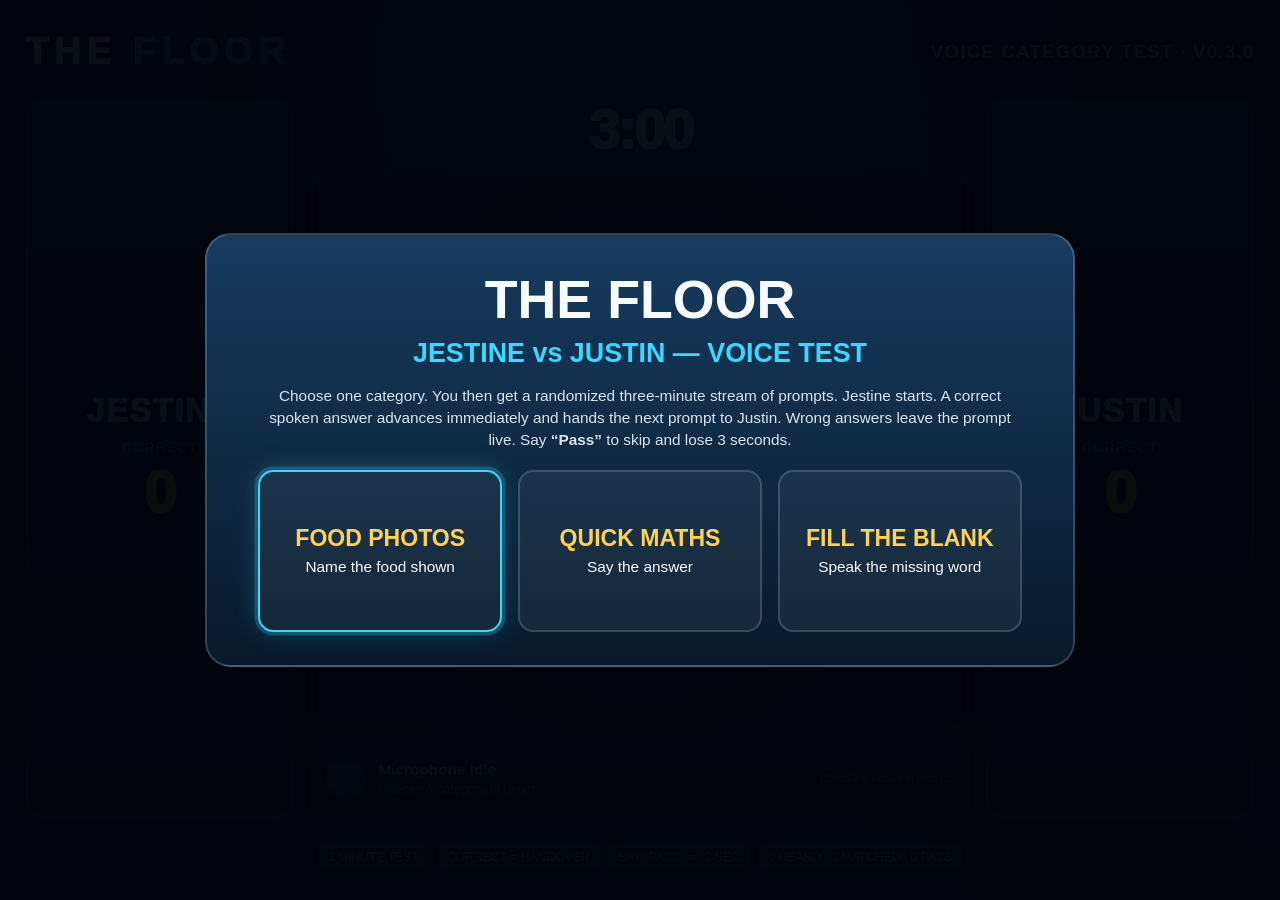
==== commit 9d5943cd: "Add three randomized 3-minute voice test categories" ====
--- a/voice-test.html
+++ b/voice-test.html
@@ -3,82 +3,92 @@
 <head>
 <meta charset="utf-8">
 <meta name="viewport" content="width=device-width,initial-scale=1,maximum-scale=1,user-scalable=no">
-<title>The Floor TV — Jestine vs Justin</title>
+<title>The Floor TV — Voice Category Test</title>
 <style>
-:root{--bg:#020711;--panel:#0c1d31;--cyan:#37d9ff;--gold:#ffd34f;--red:#ff4969;--green:#54f0a0;--white:#f8fbff;--muted:#91a8bd}
-*{box-sizing:border-box}html,body{margin:0;width:100%;height:100%;overflow:hidden;background:radial-gradient(circle at 50% 10%,#183e68 0,#071424 42%,#020711 78%);color:var(--white);font-family:Arial,Helvetica,sans-serif}
-body:before{content:"";position:fixed;inset:-30%;background:conic-gradient(from 20deg,transparent,rgba(55,217,255,.045),transparent 18%,rgba(255,211,79,.035),transparent 42%);animation:spin 26s linear infinite;pointer-events:none}
-#app{width:100vw;height:100vh;padding:2vh 2vw;display:flex;flex-direction:column;gap:1.4vh}
+:root{--cyan:#39d9ff;--gold:#ffd34f;--red:#ff4b6d;--green:#52eca0;--white:#f7fbff;--muted:#92a9be}
+*{box-sizing:border-box}html,body{margin:0;width:100%;height:100%;overflow:hidden;background:radial-gradient(circle at 50% 8%,#1b4776 0,#081726 42%,#020711 78%);color:var(--white);font-family:Arial,Helvetica,sans-serif}
+body:before{content:"";position:fixed;inset:-25%;background:conic-gradient(from 25deg,transparent,rgba(57,217,255,.05),transparent 18%,rgba(255,211,79,.04),transparent 42%);animation:spin 28s linear infinite;pointer-events:none}
+#app{width:100vw;height:100vh;padding:1.8vh 2vw;display:flex;flex-direction:column;gap:1.2vh}
 header{height:8vh;display:flex;align-items:center;justify-content:space-between;border-bottom:1px solid rgba(255,255,255,.15)}
 .brand{font-size:2.9vw;font-weight:1000;letter-spacing:.15em}.brand span{color:var(--cyan)}
-.category{font-size:1.55vw;font-weight:900;color:var(--gold);letter-spacing:.08em;text-transform:uppercase}
-.arena{flex:1;min-height:0;display:grid;grid-template-columns:1fr 2.35fr 1fr;gap:1.35vw}
-.player{position:relative;display:flex;flex-direction:column;align-items:center;justify-content:center;border-radius:1.6vw;border:2px solid rgba(255,255,255,.15);background:linear-gradient(180deg,rgba(18,50,82,.96),rgba(5,16,30,.98));overflow:hidden;transition:.2s}
-.player.active{border-color:var(--cyan);box-shadow:0 0 0 .25vw rgba(55,217,255,.16),0 0 3vw rgba(55,217,255,.22),inset 0 0 5vw rgba(55,217,255,.11);transform:scale(1.012)}
-.player.active:before{content:"YOUR TURN";position:absolute;top:1.4vh;background:var(--cyan);color:#04111d;border-radius:999px;padding:.55vh .9vw;font-size:1vw;font-weight:1000;letter-spacing:.12em}
-.name{font-size:2.65vw;font-weight:1000;letter-spacing:.05em;text-transform:uppercase;margin-bottom:2vh}
-.clock{font-size:8.8vw;line-height:.88;font-weight:1000;letter-spacing:-.055em;font-variant-numeric:tabular-nums}.clock.danger{color:var(--red);animation:pulse .5s alternate infinite}
-.center{min-width:0;display:flex;flex-direction:column;gap:1.1vh}.stage{flex:1;min-height:0;position:relative;display:flex;align-items:center;justify-content:center;overflow:hidden;border-radius:1.6vw;border:2px solid rgba(255,255,255,.2);background:#02070c}
-.stage img{width:100%;height:100%;object-fit:contain;background:#fff}.cover{position:absolute;inset:0;display:flex;align-items:center;justify-content:center;text-align:center;background:radial-gradient(circle,#1a466f,#071421 72%);font-size:3.7vw;font-weight:1000;letter-spacing:.06em;padding:3vw;z-index:3}
-.flash{position:absolute;inset:0;display:flex;align-items:center;justify-content:center;opacity:0;pointer-events:none;font-size:5.2vw;font-weight:1000;letter-spacing:.07em;z-index:5}.flash.show{animation:flash .42s ease}.flash.correct{background:rgba(25,214,122,.91)}.flash.pass{background:rgba(255,170,25,.91)}.flash.handoff{background:rgba(28,112,217,.88)}
-.countdown{position:absolute;inset:0;z-index:8;display:none;align-items:center;justify-content:center;background:rgba(2,8,15,.90);font-size:14vw;font-weight:1000;color:var(--gold);text-shadow:0 0 2vw rgba(255,211,79,.45)}
-.voicebar{height:9vh;display:grid;grid-template-columns:auto 1fr auto;align-items:center;gap:1vw;padding:1vh 1.1vw;background:rgba(4,17,31,.96);border:1px solid rgba(255,255,255,.15);border-radius:1vw}.mic{width:3.2vw;height:3.2vw;border-radius:50%;background:#435364}.mic.live{background:var(--green);box-shadow:0 0 1.5vw rgba(84,240,160,.75);animation:pulse .5s alternate infinite}.mic.error{background:var(--red)}
-.listen{font-size:1.25vw;font-weight:900}.heard{font-size:1vw;color:var(--muted);margin-top:.35vh;white-space:nowrap;overflow:hidden;text-overflow:ellipsis}.native{font-size:.9vw;color:var(--muted);text-align:right;line-height:1.35}
-footer{height:6.5vh;display:flex;align-items:center;justify-content:center;gap:.8vw;font-size:1vw;color:#ccdae6}.pill{padding:.55vh .7vw;border-radius:.55vw;border:1px solid rgba(255,255,255,.14);background:rgba(255,255,255,.05)}
-#overlay{position:fixed;inset:0;z-index:30;display:flex;align-items:center;justify-content:center;background:rgba(0,5,12,.95)}#overlay[hidden]{display:none!important}.card{width:60vw;padding:4vh 4vw;text-align:center;border-radius:2vw;border:2px solid rgba(255,255,255,.18);background:linear-gradient(180deg,#163a5d,#08192a)}.card h1{font-size:4.4vw;margin:0}.card h2{font-size:2.3vw;color:var(--cyan);margin:1vh 0 2vh}.card p{font-size:1.35vw;line-height:1.5;color:#d8e5ef;margin:1vh auto 2vh}.rules{display:flex;justify-content:center;gap:.8vw;margin:2vh 0 2.7vh}.rules span{padding:.85vh .8vw;border-radius:.6vw;background:rgba(255,255,255,.07);font-size:1.05vw;font-weight:900}.winner{font-size:4.7vw;color:var(--gold);font-weight:1000;margin:1vh 0}.subwinner{font-size:1.25vw;color:#d7e4ef;margin-bottom:2vh}
-button{border:0;border-radius:.9vw;padding:1.25vh 2.1vw;font:inherit;font-size:1.45vw;font-weight:1000;background:var(--gold);color:#17202a;outline:none}button:focus{box-shadow:0 0 0 .32vw var(--cyan)}
+.category{font-size:1.45vw;font-weight:900;color:var(--gold);letter-spacing:.07em;text-transform:uppercase}
+.arena{flex:1;min-height:0;display:grid;grid-template-columns:1fr 2.45fr 1fr;gap:1.3vw}
+.player{position:relative;display:flex;flex-direction:column;align-items:center;justify-content:center;border-radius:1.5vw;border:2px solid rgba(255,255,255,.15);background:linear-gradient(180deg,rgba(18,50,82,.96),rgba(5,16,30,.98));transition:.18s;overflow:hidden}
+.player.active{border-color:var(--cyan);box-shadow:0 0 0 .25vw rgba(57,217,255,.16),0 0 3vw rgba(57,217,255,.22),inset 0 0 5vw rgba(57,217,255,.1);transform:scale(1.012)}
+.player.active:before{content:"YOUR TURN";position:absolute;top:1.3vh;padding:.5vh .85vw;border-radius:999px;background:var(--cyan);color:#06131e;font-size:.95vw;font-weight:1000;letter-spacing:.12em}
+.name{font-size:2.55vw;font-weight:1000;text-transform:uppercase;letter-spacing:.05em}.rightCount{font-size:1.05vw;color:var(--muted);margin-top:1.1vh;text-transform:uppercase;letter-spacing:.1em}.score{font-size:4.6vw;font-weight:1000;color:var(--gold);margin-top:.4vh}
+.center{min-width:0;display:flex;flex-direction:column;gap:1vh}.timerRow{height:7vh;display:flex;align-items:center;justify-content:center}.masterTimer{font-size:4.4vw;font-weight:1000;line-height:1;font-variant-numeric:tabular-nums;letter-spacing:-.04em}.masterTimer.danger{color:var(--red);animation:pulse .48s alternate infinite}
+.stage{flex:1;min-height:0;position:relative;display:flex;align-items:center;justify-content:center;border-radius:1.5vw;border:2px solid rgba(255,255,255,.2);overflow:hidden;background:#02070d}.stage img{width:100%;height:100%;object-fit:contain;background:#fff}.prompt{width:100%;height:100%;display:flex;align-items:center;justify-content:center;text-align:center;padding:4vw;background:radial-gradient(circle,#173b61,#07131f 74%);font-size:6vw;line-height:1.08;font-weight:1000;letter-spacing:-.03em}.prompt.fill{font-size:4.2vw;line-height:1.25}.blank{color:var(--gold);letter-spacing:.08em}.cover{position:absolute;inset:0;display:flex;align-items:center;justify-content:center;text-align:center;padding:3vw;background:radial-gradient(circle,#19456f,#071421 72%);font-size:3.8vw;font-weight:1000;letter-spacing:.05em;z-index:4}
+.flash{position:absolute;inset:0;z-index:8;display:flex;align-items:center;justify-content:center;opacity:0;pointer-events:none;font-size:5vw;font-weight:1000;letter-spacing:.07em}.flash.show{animation:flash .42s ease}.correct{background:rgba(25,214,122,.91)}.pass{background:rgba(255,170,25,.91)}.handoff{background:rgba(29,111,218,.90)}
+.countdown{position:absolute;inset:0;z-index:10;display:none;align-items:center;justify-content:center;background:rgba(2,8,15,.92);font-size:14vw;font-weight:1000;color:var(--gold)}
+.voicebar{height:9vh;display:grid;grid-template-columns:auto 1fr auto;align-items:center;gap:1vw;padding:1vh 1.1vw;border-radius:1vw;border:1px solid rgba(255,255,255,.15);background:rgba(4,17,31,.97)}.mic{width:3.1vw;height:3.1vw;border-radius:50%;background:#405264}.mic.live{background:var(--green);box-shadow:0 0 1.5vw rgba(82,236,160,.75);animation:pulse .5s alternate infinite}.mic.error{background:var(--red)}.listen{font-size:1.2vw;font-weight:900}.heard{font-size:1vw;color:var(--muted);margin-top:.3vh;white-space:nowrap;overflow:hidden;text-overflow:ellipsis}.native{font-size:.9vw;color:var(--muted);text-align:right;line-height:1.35}
+footer{height:6vh;display:flex;align-items:center;justify-content:center;gap:.75vw;color:#cedce8;font-size:.95vw}.pill{padding:.5vh .65vw;border:1px solid rgba(255,255,255,.14);border-radius:.55vw;background:rgba(255,255,255,.05)}
+#overlay{position:fixed;inset:0;z-index:30;display:flex;align-items:center;justify-content:center;background:rgba(0,5,12,.96)}#overlay[hidden]{display:none!important}.card{width:68vw;padding:3.7vh 4vw;text-align:center;border:2px solid rgba(255,255,255,.18);border-radius:2vw;background:linear-gradient(180deg,#173b60,#08192a)}.card h1{font-size:4.2vw;margin:0}.card h2{font-size:2.1vw;color:var(--cyan);margin:.8vh 0 1.8vh}.card p{font-size:1.2vw;line-height:1.45;color:#d8e5ef;margin:1vh auto 2vh}.choices{display:grid;grid-template-columns:repeat(3,1fr);gap:1.2vw;margin-top:2vh}.choice{min-height:18vh;border:2px solid rgba(255,255,255,.16);border-radius:1.2vw;padding:2vh 1vw;background:rgba(255,255,255,.055);color:var(--white);font-size:1.2vw;display:flex;flex-direction:column;align-items:center;justify-content:center;gap:.6vh}.choice strong{font-size:1.8vw;color:var(--gold)}.choice:focus{outline:none;border-color:var(--cyan);box-shadow:0 0 0 .28vw rgba(57,217,255,.22),0 0 2vw rgba(57,217,255,.22)}.winner{font-size:4.4vw;color:var(--gold);font-weight:1000;margin:1vh 0}.results{display:flex;justify-content:center;gap:2vw;margin:2vh 0;font-size:1.45vw;font-weight:900}.results span{padding:1.2vh 1.2vw;border-radius:.8vw;background:rgba(255,255,255,.07)}
+button{font:inherit;cursor:pointer}
 @keyframes pulse{from{transform:scale(.95)}to{transform:scale(1.05)}}@keyframes flash{0%{opacity:0}18%{opacity:1}75%{opacity:1}100%{opacity:0}}@keyframes spin{to{transform:rotate(360deg)}}
 </style>
 </head>
 <body>
 <div id="app">
-<header><div class="brand">THE <span>FLOOR</span></div><div class="category">Jestine vs Justin · Food · v0.2.0</div></header>
+<header><div class="brand">THE <span>FLOOR</span></div><div id="categoryLabel" class="category">Voice Category Test · v0.3.0</div></header>
 <div class="arena">
-<section id="p0" class="player"><div class="name">Jestine</div><div id="c0" class="clock">45</div></section>
+<section id="p0" class="player"><div class="name">Jestine</div><div class="rightCount">Correct</div><div id="s0" class="score">0</div></section>
 <main class="center">
-<div class="stage"><div id="cover" class="cover">CATEGORY<br><span style="color:#ffd34f">FOOD</span></div><img id="clue" alt="Food clue" hidden><div id="countdown" class="countdown">3</div><div id="correctFlash" class="flash correct">CORRECT</div><div id="passFlash" class="flash pass">PASS −3</div><div id="handoffFlash" class="flash handoff">JUSTIN'S TURN</div></div>
-<div class="voicebar"><div id="mic" class="mic"></div><div><div id="voice" class="listen">Microphone idle</div><div id="heard" class="heard">Speak the answer. Say “Pass” to skip.</div></div><div id="native" class="native">Checking native speech…</div></div>
+<div class="timerRow"><div id="timer" class="masterTimer">3:00</div></div>
+<div class="stage"><div id="cover" class="cover">CHOOSE A CATEGORY</div><img id="clueImage" alt="Food clue" hidden><div id="textPrompt" class="prompt" hidden></div><div id="countdown" class="countdown">3</div><div id="correctFlash" class="flash correct">CORRECT</div><div id="passFlash" class="flash pass">PASS −3</div><div id="handoffFlash" class="flash handoff">JUSTIN'S TURN</div></div>
+<div class="voicebar"><div id="mic" class="mic"></div><div><div id="voice" class="listen">Microphone idle</div><div id="heard" class="heard">Choose a category to begin.</div></div><div id="native" class="native">Checking native speech…</div></div>
 </main>
-<section id="p1" class="player"><div class="name">Justin</div><div id="c1" class="clock">45</div></section>
+<section id="p1" class="player"><div class="name">Justin</div><div class="rightCount">Correct</div><div id="s1" class="score">0</div></section>
 </div>
-<footer><span class="pill">45 SEC EACH</span><span class="pill">VOICE = ANSWER</span><span class="pill">SAY “PASS” = −3 SEC</span><span id="diag" class="pill">0 HEARD · 0 CORRECT · 0 PASS</span></footer>
+<footer><span class="pill">3 MINUTE TEST</span><span class="pill">CORRECT = HANDOVER</span><span class="pill">SAY “PASS” = −3 SEC</span><span id="diag" class="pill">0 HEARD · 0 MATCHED · 0 PASS</span></footer>
 </div>
-<div id="overlay"><div class="card"><h1>THE FLOOR</h1><h2>JESTINE vs JUSTIN</h2><p>One duel. One category. Each player has 45 seconds. Jestine starts. Identify every food image out loud. Correct answers immediately stop your clock and start your opponent’s. Say <b>“Pass”</b> to lose 3 seconds and move to the next image.</p><div class="rules"><span>50 IMAGE CLUES</span><span>VOICE ONLY</span><span>1 vs 1</span></div><button id="start" autofocus>START DUEL</button></div></div>
+<div id="overlay"><div class="card"><h1>THE FLOOR</h1><h2>JESTINE vs JUSTIN — VOICE TEST</h2><p>Choose one category. You then get a randomized three-minute stream of prompts. Jestine starts. A correct spoken answer advances immediately and hands the next prompt to Justin. Wrong answers leave the prompt live. Say <b>“Pass”</b> to skip and lose 3 seconds.</p><div class="choices"><button class="choice" data-mode="food" autofocus><strong>FOOD PHOTOS</strong><span>Name the food shown</span></button><button class="choice" data-mode="math"><strong>QUICK MATHS</strong><span>Say the answer</span></button><button class="choice" data-mode="fill"><strong>FILL THE BLANK</strong><span>Speak the missing word</span></button></div></div></div>
 <script>
 (()=>{
 'use strict';
-const Q=[
-['assets/food/pizza.jpg',['pizza']],['assets/food/chicken-wings.jpg',['chicken wings','wings','fried chicken']],['assets/food/grapes.jpg',['grapes','grape']],['assets/food/cheese.jpg',['cheese']],['assets/food/sushi.jpg',['sushi','sushi roll']],['assets/food/shellfish.jpg',['shellfish','snails','escargot']],['assets/food/steak.jpg',['steak','beef steak']],['assets/food/burger.jpg',['burger','hamburger','cheeseburger']],['assets/food/croissant.jpg',['croissant']],['assets/food/mushroom.jpg',['mushroom','mushrooms']],
-['assets/food/sandwich.jpg',['sandwich','sub','submarine sandwich']],['assets/food/roast-chicken.jpg',['roast chicken','roasted chicken','chicken']],['assets/food/eggs.jpg',['eggs','egg']],['assets/food/french-fries.jpg',['french fries','fries','chips']],['assets/food/pork-chop.jpg',['pork chop','pork']],['assets/food/cheese-platter.jpg',['cheese platter','cheese board','cheese']],['assets/food/hot-dog.jpg',['hot dog','hotdog']],['assets/food/mixed-sushi.jpg',['sushi','sushi platter','sushi rolls']],['assets/food/tomato-soup.jpg',['tomato soup','soup']],['assets/food/brown-sandwich.jpg',['sandwich','brown bread sandwich']],
-['assets/food/mushrooms.jpg',['mushrooms','mushroom']],['assets/food/mussels.jpg',['mussels','mussel']],['assets/food/pasta-salad.jpg',['pasta salad','salad']],['assets/food/bread.jpg',['bread','bread roll','roll']],['assets/food/baguette.jpg',['baguette','french bread']],['assets/food/pasta.jpg',['pasta','macaroni','noodles']],['assets/food/black-olives.jpg',['black olives','olives','olive']],['assets/food/croissants.jpg',['croissants','croissant']],['assets/food/coffee-beans.jpg',['coffee beans','coffee']],['assets/food/avocado.jpg',['avocado']],
-['assets/food/orange.jpg',['orange','oranges']],['assets/food/kiwi.jpg',['kiwi','kiwi fruit']],['assets/food/pear.jpg',['pear']],['assets/food/pineapple.jpg',['pineapple']],['assets/food/banana.jpg',['banana','bananas']],['assets/food/coconut.jpg',['coconut']],['assets/food/eggplant.jpg',['eggplant','aubergine']],['assets/food/rambutan.jpg',['rambutan']],['assets/food/bell-pepper.jpg',['bell pepper','capsicum','pepper']],['assets/food/spring-onion.jpg',['spring onion','green onion','scallion','scallions']],
-['assets/food/dragon-fruit.jpg',['dragon fruit','pitaya']],['assets/food/potato.jpg',['potato','potatoes']],['assets/food/tomato.jpg',['tomato','tomatoes']],['assets/food/fig.jpg',['fig','figs']],['assets/food/onion.jpg',['onion','onions']],['assets/food/zucchini.jpg',['zucchini','courgette']],['assets/food/walnuts.jpg',['walnuts','walnut']],['assets/food/hazelnuts.jpg',['hazelnuts','hazelnut']],['assets/food/fruit-salad.jpg',['fruit salad','mixed fruit','fruit']],['assets/food/lime.jpg',['lime','limes']]
+const FOOD=[
+['assets/food/pizza.jpg',['pizza']],['assets/food/chicken-wings.jpg',['chicken wings','wings']],['assets/food/grapes.jpg',['grapes','grape']],['assets/food/cheese.jpg',['cheese']],['assets/food/sushi.jpg',['sushi']],['assets/food/steak.jpg',['steak']],['assets/food/burger.jpg',['burger','hamburger','cheeseburger']],['assets/food/croissant.jpg',['croissant']],['assets/food/mushroom.jpg',['mushroom','mushrooms']],['assets/food/sandwich.jpg',['sandwich']],['assets/food/eggs.jpg',['eggs','egg']],['assets/food/french-fries.jpg',['french fries','fries','chips']],['assets/food/avocado.jpg',['avocado']],['assets/food/banana.jpg',['banana']],['assets/food/pineapple.jpg',['pineapple']],['assets/food/coconut.jpg',['coconut']],['assets/food/tomato.jpg',['tomato','tomatoes']],['assets/food/onion.jpg',['onion','onions']],['assets/food/potato.jpg',['potato','potatoes']],['assets/food/baguette.jpg',['baguette','french bread']],['assets/food/orange.jpg',['orange','oranges']],['assets/food/kiwi.jpg',['kiwi','kiwi fruit']],['assets/food/pear.jpg',['pear']],['assets/food/bell-pepper.jpg',['bell pepper','capsicum','pepper']],['assets/food/black-olives.jpg',['black olives','olives']],['assets/food/bread.jpg',['bread']],['assets/food/coffee-beans.jpg',['coffee beans','coffee']],['assets/food/croissants.jpg',['croissants','croissant']],['assets/food/mussels.jpg',['mussels','mussel']],['assets/food/lime.jpg',['lime','limes']]
 ];
-const $=s=>document.querySelector(s);let queue=[],clocks=[45,45],active=0,index=0,running=false,last=0,raf=0,locked=false,recognizer=null,audio=null,restartTimer=0,heardCount=0,correctCount=0,passCount=0,started=false;
+const MATH=[
+['2 + 3',['5','five']],['4 + 5',['9','nine']],['7 + 2',['9','nine']],['6 + 6',['12','twelve']],['8 + 4',['12','twelve']],['10 + 5',['15','fifteen']],['9 + 8',['17','seventeen']],['12 + 6',['18','eighteen']],['15 + 5',['20','twenty']],['11 + 9',['20','twenty']],
+['9 − 3',['6','six']],['14 − 5',['9','nine']],['18 − 7',['11','eleven']],['20 − 8',['12','twelve']],['16 − 9',['7','seven']],['25 − 10',['15','fifteen']],['30 − 12',['18','eighteen']],['22 − 4',['18','eighteen']],['19 − 6',['13','thirteen']],['17 − 8',['9','nine']],
+['2 × 3',['6','six']],['4 × 2',['8','eight']],['5 × 3',['15','fifteen']],['6 × 4',['24','twenty four','twenty-four']],['7 × 2',['14','fourteen']],['8 × 3',['24','twenty four','twenty-four']],['9 × 2',['18','eighteen']],['10 × 4',['40','forty']],['5 × 5',['25','twenty five','twenty-five']],['3 × 7',['21','twenty one','twenty-one']],
+['12 ÷ 3',['4','four']],['20 ÷ 5',['4','four']],['18 ÷ 6',['3','three']],['16 ÷ 4',['4','four']],['21 ÷ 7',['3','three']],['24 ÷ 6',['4','four']]
+];
+const FILL=[
+['The sky is ____.',['blue']],['Grass is usually ____.',['green']],['The opposite of hot is ____.',['cold']],['The opposite of up is ____.',['down']],['The opposite of left is ____.',['right']],['A dog says ____.',['woof','bark']],['A cat says ____.',['meow']],['We sleep in a ____.',['bed']],['You wear shoes on your ____.',['feet','foot']],['You wear a hat on your ____.',['head']],
+['A week has seven ____.',['days','day']],['A year has twelve ____.',['months','month']],['Water freezes into ____.',['ice']],['The sun rises in the ____.',['east']],['The sun sets in the ____.',['west']],['An apple is a type of ____.',['fruit']],['A carrot is a type of ____.',['vegetable']],['A baby dog is a ____.',['puppy']],['A baby cat is a ____.',['kitten']],['A group of fish is a ____.',['school']],
+['Ready, set, ____.',['go']],['Salt and ____.',['pepper']],['Black and ____.',['white']],['Rock, paper, ____.',['scissors']],['Up and ____.',['down']],['Day and ____.',['night']],['Knife and ____.',['fork']],['Bacon and ____.',['eggs','egg']],['Fish and ____.',['chips']],['Bread and ____.',['butter']],
+['Twinkle, twinkle, little ____.',['star']],['Happy birthday to ____.',['you']],['Once upon a ____.',['time']],['Mirror, mirror on the ____.',['wall']],['The wheels on the bus go round and ____.',['round']],['Old MacDonald had a ____.',['farm']],['Humpty Dumpty sat on a ____.',['wall']],['Row, row, row your ____.',['boat']],['Jack and Jill went up the ____.',['hill']],['London Bridge is falling ____.',['down']]
+];
+const $=s=>document.querySelector(s);let mode='',queue=[],index=0,active=0,scores=[0,0],remaining=180,running=false,last=0,raf=0,locked=false,restartTimer=0,recognizer=null,audio=null,heardCount=0,matchedCount=0,passCount=0,started=false;
 const norm=s=>String(s||'').toLowerCase().replace(/[^a-z0-9 ]/g,' ').replace(/\s+/g,' ').trim();
 const nativeBridge=()=>window.AndroidVoice&&typeof window.AndroidVoice.startListening==='function';
-function shuffle(a){for(let i=a.length-1;i>0;i--){const j=Math.floor(Math.random()*(i+1));[a[i],a[j]]=[a[j],a[i]]}return a}
+function shuffle(a){a=a.slice();for(let i=a.length-1;i>0;i--){const j=Math.floor(Math.random()*(i+1));[a[i],a[j]]=[a[j],a[i]]}return a}
 function tone(freq,dur=.08,type='sine',gain=.11){try{audio=audio||new (window.AudioContext||window.webkitAudioContext)();const o=audio.createOscillator(),g=audio.createGain();o.type=type;o.frequency.value=freq;g.gain.value=gain;o.connect(g);g.connect(audio.destination);o.start();g.gain.exponentialRampToValueAtTime(.001,audio.currentTime+dur);o.stop(audio.currentTime+dur)}catch(e){}}
-function sfx(k){if(k==='correct'){tone(780,.08,'square');setTimeout(()=>tone(1060,.12,'square'),80)}else if(k==='pass'){tone(220,.17,'sawtooth')}else if(k==='start'){[440,600,820].forEach((f,i)=>setTimeout(()=>tone(f,.1,'square'),i*95))}else if(k==='tick'){tone(430,.07,'square',.08)}else if(k==='go'){tone(900,.16,'square',.13)}else if(k==='win'){[523,659,784,1047].forEach((f,i)=>setTimeout(()=>tone(f,.18,'square',.09),i*120))}}
-function diag(){$('#diag').textContent=`${heardCount} HEARD · ${correctCount} CORRECT · ${passCount} PASS`}
-function render(){for(let i=0;i<2;i++){$('#c'+i).textContent=String(Math.max(0,Math.ceil(clocks[i])));$('#p'+i).classList.toggle('active',running&&i===active);$('#c'+i).classList.toggle('danger',clocks[i]<=10)}if(running){$('#cover').hidden=true;$('#clue').hidden=false;$('#clue').src=queue[index%queue.length][0]}diag()}
-function preload(){return Promise.all(Q.map(([src])=>new Promise(resolve=>{const im=new Image();im.onload=im.onerror=resolve;im.src=src}))) }
+function sfx(k){if(k==='correct'){tone(780,.08,'square');setTimeout(()=>tone(1050,.11,'square'),80)}else if(k==='pass')tone(220,.17,'sawtooth');else if(k==='tick')tone(440,.07,'square',.08);else if(k==='go')tone(900,.16,'square',.13);else if(k==='win')[523,659,784,1047].forEach((f,i)=>setTimeout(()=>tone(f,.18,'square',.09),i*120))}
 function setVoice(msg,state=''){ $('#voice').textContent=msg;$('#mic').className='mic '+state }
+function diag(){$('#diag').textContent=`${heardCount} HEARD · ${matchedCount} MATCHED · ${passCount} PASS`;$('#s0').textContent=scores[0];$('#s1').textContent=scores[1]}
+function timerText(){const n=Math.max(0,Math.ceil(remaining));return `${Math.floor(n/60)}:${String(n%60).padStart(2,'0')}`}
+function render(){for(let i=0;i<2;i++)$('#p'+i).classList.toggle('active',running&&i===active);$('#timer').textContent=timerText();$('#timer').classList.toggle('danger',remaining<=30);diag();if(!running)return;const q=queue[index%queue.length];if(mode==='food'){$('#clueImage').hidden=false;$('#textPrompt').hidden=true;$('#clueImage').src=q[0]}else{$('#clueImage').hidden=true;$('#textPrompt').hidden=false;$('#textPrompt').classList.toggle('fill',mode==='fill');$('#textPrompt').innerHTML=mode==='fill'?q[0].replace('____','<span class="blank">____</span>'):q[0]}}
 function flash(id,text){const e=$(id);if(text)e.textContent=text;e.classList.remove('show');void e.offsetWidth;e.classList.add('show')}
-function scheduleVoice(ms=320){clearTimeout(restartTimer);if(running&&!locked)restartTimer=setTimeout(requestVoice,ms)}
-function requestVoice(){if(!running||locked)return;if(nativeBridge()){setVoice(`Listening — ${active===0?'Jestine':'Justin'}…`,'live');$('#native').innerHTML='Native Android speech<br>Remote mic active';try{window.AndroidVoice.startListening()}catch(e){setVoice('Mic reconnecting…','error');scheduleVoice(600)}}else startBrowserVoice()}
+function scheduleVoice(ms=330){clearTimeout(restartTimer);if(running&&!locked)restartTimer=setTimeout(requestVoice,ms)}
+function requestVoice(){if(!running||locked)return;if(nativeBridge()){setVoice(`Listening — ${active===0?'Jestine':'Justin'}…`,'live');$('#native').innerHTML='Native Android speech<br>Remote mic active';try{window.AndroidVoice.startListening()}catch(e){setVoice('Mic reconnecting…','error');scheduleVoice(650)}}else startBrowserVoice()}
 function stopVoice(){clearTimeout(restartTimer);if(nativeBridge()){try{window.AndroidVoice.stopListening()}catch(e){}}else if(recognizer){try{recognizer.abort()}catch(e){}}$('#mic').className='mic'}
-function startBrowserVoice(){const SR=window.SpeechRecognition||window.webkitSpeechRecognition;if(!SR){setVoice('Speech unavailable','error');return}if(!recognizer){recognizer=new SR();recognizer.lang='en-AU';recognizer.interimResults=true;recognizer.continuous=false;recognizer.maxAlternatives=5;recognizer.onresult=e=>{let a=[];for(let i=e.resultIndex;i<e.results.length;i++)for(let j=0;j<e.results[i].length;j++)a.push(e.results[i][j].transcript);receiveSpeech(a,!e.results[e.results.length-1].isFinal)};recognizer.onend=()=>scheduleVoice(320);recognizer.onerror=()=>scheduleVoice(550)}try{recognizer.start();setVoice('Listening…','live')}catch(e){scheduleVoice(500)}}
-function matches(alts,answers){const A=answers.map(norm);return alts.map(norm).some(t=>A.some(a=>t===a||(t.length>=3&&(t.includes(a)||a.includes(t)))||a.split(' ').every(w=>t.split(' ').includes(w))))}
-function receiveSpeech(alts,isPartial=false){if(!running||locked||!alts||!alts.length)return;const clean=alts.map(norm).filter(Boolean);if(!clean.length)return;$('#heard').textContent='HEARD: '+alts[0];if(!isPartial){heardCount++;diag()}if(clean.some(t=>t==='pass'||t.endsWith(' pass'))){doPass();return}if(matches(clean,queue[index%queue.length][1])){correct();return}if(!isPartial){setVoice('Not matched — keep talking','live');scheduleVoice(330)}}
+function startBrowserVoice(){const SR=window.SpeechRecognition||window.webkitSpeechRecognition;if(!SR){setVoice('Speech unavailable','error');return}if(!recognizer){recognizer=new SR();recognizer.lang='en-AU';recognizer.interimResults=true;recognizer.continuous=false;recognizer.maxAlternatives=5;recognizer.onresult=e=>{let a=[];for(let i=e.resultIndex;i<e.results.length;i++)for(let j=0;j<e.results[i].length;j++)a.push(e.results[i][j].transcript);receiveSpeech(a,!e.results[e.results.length-1].isFinal)};recognizer.onend=()=>scheduleVoice(330);recognizer.onerror=()=>scheduleVoice(550)}try{recognizer.start();setVoice('Listening…','live')}catch(e){scheduleVoice(500)}}
+function matches(alts,answers){const A=answers.map(norm);return alts.map(norm).some(t=>A.some(a=>t===a||(a.length>=3&&t.includes(a))))}
+function receiveSpeech(alts,isPartial=false){if(!running||locked||!alts||!alts.length)return;const clean=alts.map(norm).filter(Boolean);if(!clean.length)return;$('#heard').textContent='HEARD: '+alts[0];if(!isPartial){heardCount++;diag()}if(clean.some(t=>t==='pass'||t.endsWith(' pass'))){doPass();return}if(matches(clean,queue[index%queue.length][1])){correct();return}if(!isPartial){setVoice('Not matched — keep talking','live');scheduleVoice(340)}}
 window.floorNativeSpeech={onReady(){ $('#native').innerHTML='Native Android speech ready<br>Waiting to start' },onPermission(granted){$('#native').innerHTML=granted?'Mic permission granted<br>Native speech ready':'Mic permission required';if(granted)scheduleVoice(280);else setVoice('Allow microphone permission','error')},onPartial(r){receiveSpeech(r,true)},onResults(r){receiveSpeech(r,false)},onError(code,message){if(!running)return;$('#heard').textContent='MIC: '+message;if(code===9||code===99){setVoice(message,'error');return}if(code===8){setVoice('Mic busy — reconnecting…','live');scheduleVoice(750);return}if(code===6||code===7){setVoice('Listening…','live');scheduleVoice(340);return}setVoice('Reconnecting microphone…','live');scheduleVoice(520)}};
-function correct(){if(locked||!running)return;locked=true;stopVoice();correctCount++;sfx('correct');flash('#correctFlash');setVoice('Correct!');const next=1-active;setTimeout(()=>{index=(index+1)%queue.length;active=next;flash('#handoffFlash',`${active===0?'JESTINE':'JUSTIN'}'S TURN`);locked=false;render();scheduleVoice(280)},430)}
-function doPass(){if(locked||!running)return;locked=true;stopVoice();passCount++;clocks[active]=Math.max(0,clocks[active]-3);sfx('pass');flash('#passFlash');if(clocks[active]<=0){finish(1-active);return}index=(index+1)%queue.length;render();setVoice('Pass — 3 seconds deducted');setTimeout(()=>{locked=false;scheduleVoice(300)},400)}
-function tick(t){if(!running)return;if(!last)last=t;const dt=Math.min(.1,(t-last)/1000);last=t;clocks[active]-=dt;if(clocks[active]<=0){clocks[active]=0;render();finish(1-active);return}render();raf=requestAnimationFrame(tick)}
-async function countdown(){const cd=$('#countdown');cd.style.display='flex';for(const n of ['3','2','1']){cd.textContent=n;sfx('tick');await new Promise(r=>setTimeout(r,700))}cd.textContent='GO!';sfx('go');await new Promise(r=>setTimeout(r,450));cd.style.display='none'}
-async function start(){if(started)return;started=true;audio=audio||new (window.AudioContext||window.webkitAudioContext)();$('#start').textContent='LOADING IMAGES…';$('#start').disabled=true;await preload();queue=shuffle(Q.slice());$('#overlay').hidden=true;active=0;clocks=[45,45];index=0;last=0;locked=true;heardCount=correctCount=passCount=0;render();$('#cover').hidden=false;$('#clue').hidden=true;sfx('start');await new Promise(r=>setTimeout(r,650));await countdown();running=true;locked=false;last=0;render();$('#heard').textContent='Speak the food shown. Say “Pass” to skip.';if(nativeBridge()){try{window.AndroidVoice.prepare()}catch(e){}scheduleVoice(280)}else requestVoice();raf=requestAnimationFrame(tick)}
-function finish(w){running=false;locked=true;cancelAnimationFrame(raf);stopVoice();sfx('win');render();const names=['JESTINE','JUSTIN'];$('#overlay').hidden=false;$('#overlay').innerHTML=`<div class="card"><h2>DUEL COMPLETE</h2><div class="winner">${names[w]} WINS</div><div class="subwinner">${names[1-w]} ran out of time</div><p>${heardCount} final speech results heard · ${correctCount} correct answers · ${passCount} passes</p><button id="again" autofocus>REMATCH</button></div>`;$('#again').addEventListener('click',()=>location.reload());$('#again').focus()}
-$('#start').addEventListener('click',start);$('#start').focus();window.addEventListener('keydown',e=>{if((e.key==='Enter'||e.keyCode===23||e.keyCode===66)&&!running&&$('#start')&&!$('#start').disabled)$('#start').click()});render();
+function correct(){if(locked||!running)return;locked=true;stopVoice();scores[active]++;matchedCount++;sfx('correct');flash('#correctFlash');const next=1-active;setTimeout(()=>{index++;if(index>=queue.length)queue=shuffle(mode==='food'?FOOD:mode==='math'?MATH:FILL),index=0;active=next;flash('#handoffFlash',`${active===0?'JESTINE':'JUSTIN'}'S TURN`);locked=false;render();scheduleVoice(290)},430)}
+function doPass(){if(locked||!running)return;locked=true;stopVoice();passCount++;remaining=Math.max(0,remaining-3);sfx('pass');flash('#passFlash');if(remaining<=0){finish();return}index++;if(index>=queue.length)queue=shuffle(mode==='food'?FOOD:mode==='math'?MATH:FILL),index=0;render();setVoice('Pass — 3 seconds deducted');setTimeout(()=>{locked=false;scheduleVoice(300)},400)}
+function tick(t){if(!running)return;if(!last)last=t;const dt=Math.min(.1,(t-last)/1000);last=t;remaining-=dt;if(remaining<=0){remaining=0;render();finish();return}render();raf=requestAnimationFrame(tick)}
+async function preloadFood(){await Promise.all(FOOD.map(([src])=>new Promise(r=>{const im=new Image();im.onload=im.onerror=r;im.src=src})))}
+async function countdown(){const cd=$('#countdown');cd.style.display='flex';for(const n of ['3','2','1']){cd.textContent=n;sfx('tick');await new Promise(r=>setTimeout(r,700))}cd.textContent='GO!';sfx('go');await new Promise(r=>setTimeout(r,430));cd.style.display='none'}
+async function start(selected){if(started)return;started=true;mode=selected;audio=audio||new (window.AudioContext||window.webkitAudioContext)();if(mode==='food')await preloadFood();queue=shuffle(mode==='food'?FOOD:mode==='math'?MATH:FILL);index=0;active=0;scores=[0,0];remaining=180;heardCount=matchedCount=passCount=0;last=0;locked=true;$('#overlay').hidden=true;$('#cover').hidden=false;$('#cover').innerHTML=`CATEGORY<br><span style="color:#ffd34f">${mode==='food'?'FOOD PHOTOS':mode==='math'?'QUICK MATHS':'FILL THE BLANK'}</span>`;$('#categoryLabel').textContent=`Jestine vs Justin · ${mode==='food'?'Food Photos':mode==='math'?'Quick Maths':'Fill the Blank'} · v0.3.0`;$('#heard').textContent='Get ready…';render();await new Promise(r=>setTimeout(r,900));await countdown();$('#cover').hidden=true;running=true;locked=false;last=0;render();$('#heard').textContent=mode==='food'?'Name the food shown.':mode==='math'?'Say the answer to the equation.':'Say the missing word.';if(nativeBridge()){try{window.AndroidVoice.prepare()}catch(e){}scheduleVoice(280)}else requestVoice();raf=requestAnimationFrame(tick)}
+function finish(){if(!running&&remaining>0)return;running=false;locked=true;cancelAnimationFrame(raf);stopVoice();sfx('win');render();const result=scores[0]===scores[1]?'TIE TEST':scores[0]>scores[1]?'JESTINE AHEAD':'JUSTIN AHEAD';$('#overlay').hidden=false;$('#overlay').innerHTML=`<div class="card"><h2>3-MINUTE TEST COMPLETE</h2><div class="winner">${result}</div><div class="results"><span>JESTINE ${scores[0]}</span><span>JUSTIN ${scores[1]}</span></div><p>${heardCount} final speech results heard · ${matchedCount} correct matches · ${passCount} passes</p><div class="choices"><button class="choice" data-restart="food"><strong>FOOD PHOTOS</strong><span>Run another test</span></button><button class="choice" data-restart="math"><strong>QUICK MATHS</strong><span>Run another test</span></button><button class="choice" data-restart="fill"><strong>FILL THE BLANK</strong><span>Run another test</span></button></div></div>`;document.querySelectorAll('[data-restart]').forEach(b=>b.addEventListener('click',()=>{location.href=location.pathname+'?mode='+b.dataset.restart+'&v=0.3.0'}));document.querySelector('[data-restart]').focus()}
+document.querySelectorAll('[data-mode]').forEach(b=>b.addEventListener('click',()=>start(b.dataset.mode)));
+window.addEventListener('load',()=>{const m=new URLSearchParams(location.search).get('mode');if(['food','math','fill'].includes(m))setTimeout(()=>start(m),250)});
+render();document.querySelector('[data-mode]').focus();
 })();
 </script>
 </body>
